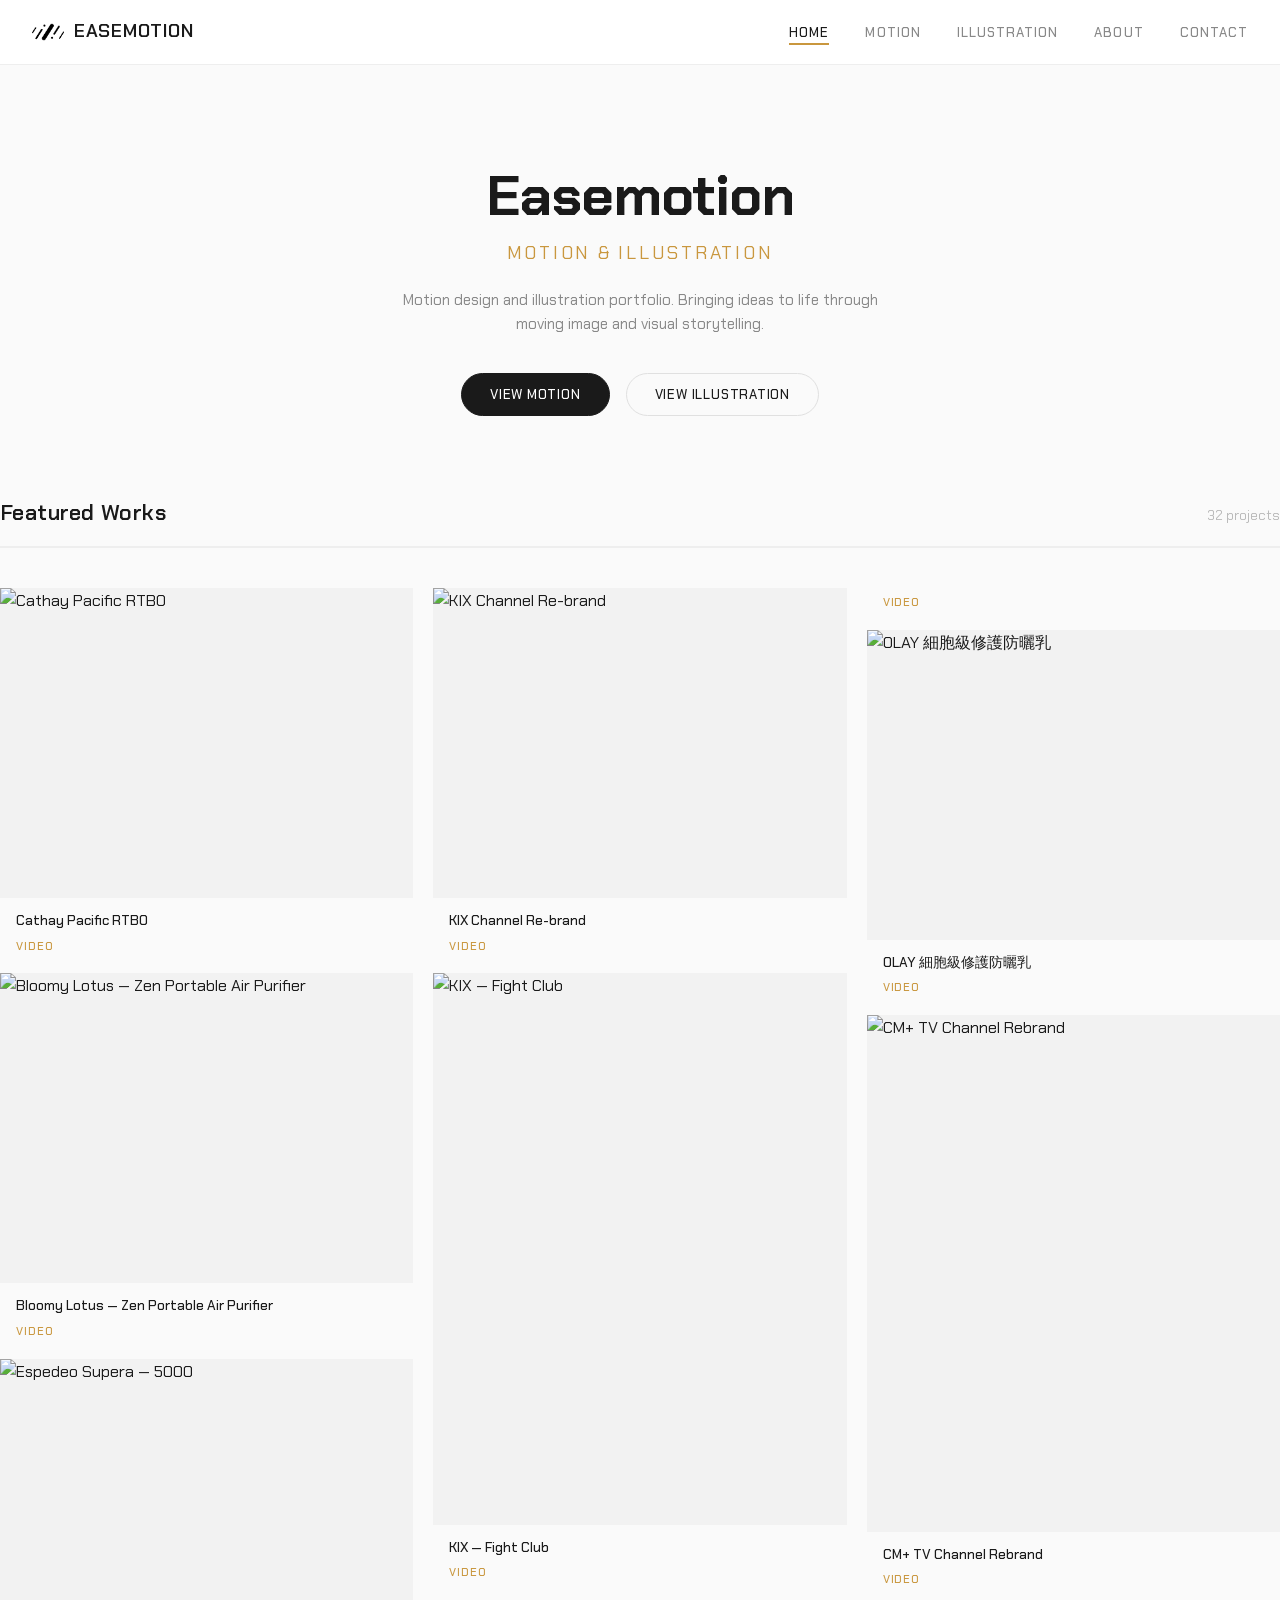
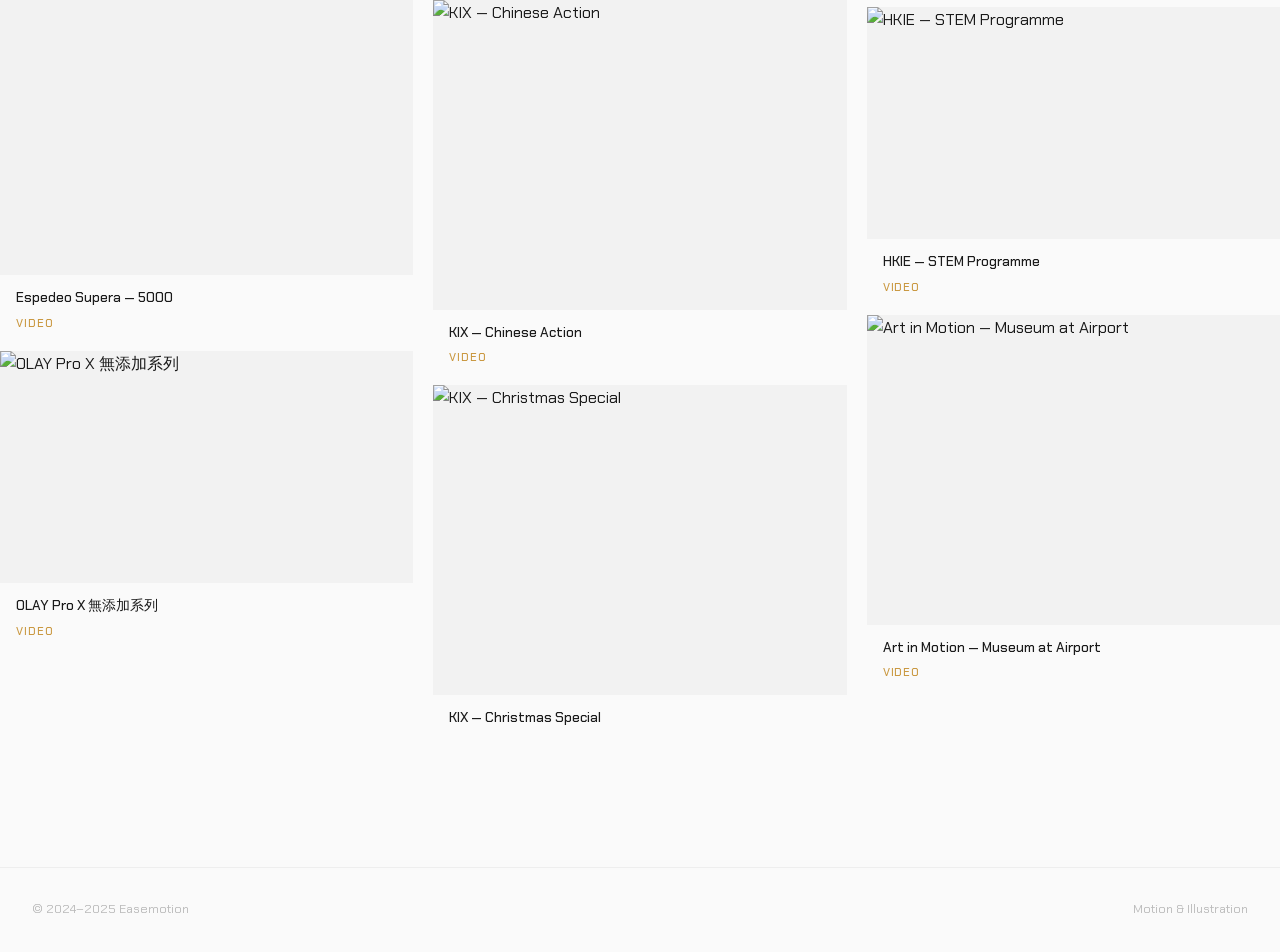
==== index.html @ 25315c35 "Masonry grid: varied card sizes for natural masonry feel - Cards now cycle through 4 sizes: default " ====
<!DOCTYPE html>
<html lang="en">
<head>
    <meta charset="UTF-8" />
    <meta name="viewport" content="width=device-width, initial-scale=1" />
    <title>Easemotion — Motion &amp; Illustration</title>
    <link rel="preconnect" href="https://fonts.googleapis.com" />
    <link rel="preconnect" href="https://fonts.gstatic.com" crossorigin />
    <link href="https://fonts.googleapis.com/css2?family=Chakra+Petch:wght@300;400;500;600;700&display=swap" rel="stylesheet" />
    <link rel="stylesheet" href="css/style.css" />
    <link rel="icon" href="https://i0.wp.com/easemotion.net/wp-content/uploads/2023/11/Easemotion_logo_50x50.png?fit=50%2C50&ssl=1" />
</head>
<body>

<header class="site-header">
    <div class="header-inner">
        <a href="index.html" class="logo">
            <img src="images/logo.png" alt="Easemotion" />
            <span class="logo-text">Easemotion</span>
        </a>
        <button class="menu-toggle" aria-label="Menu">☰</button>
        <nav>
            <ul class="nav-links">
                <li><a class="active" href="index.html">Home</a></li>
<li><a href="motion.html">Motion</a></li>
<li><a href="illustration.html">Illustration</a></li>
<li><a href="about.html">About</a></li>
<li><a href="contact.html">Contact</a></li>

            </ul>
        </nav>
    </div>
</header>

<main>
    <section class="hero">
        <h1>Easemotion</h1>
        <div class="tagline">Motion &amp; Illustration</div>
        <p>Motion design and illustration portfolio. Bringing ideas to life through moving image and visual storytelling.</p>
        <div class="hero-links">
            <a href="motion.html" class="btn btn-primary">View Motion</a>
            <a href="illustration.html" class="btn">View Illustration</a>
        </div>
    </section>

    <section class="container page-section">
        <div class="section-header">
            <h2>Featured Works</h2>
            <span class="count">32 projects</span>
        </div>
        <div class="project-grid">
            <a href="project.html?id=cathay-pacific-rtbo" class="project-card">
    <div class="thumb-wrap">
        <img src="https://i0.wp.com/easemotion.net/wp-content/uploads/2025/10/%E8%9E%A2%E5%B9%95%E6%93%B7%E5%8F%96%E7%95%AB%E9%9D%A2_11-6-2025_183233_www.stiryourmind.com_.jpeg?fit=1447%2C603&amp;ssl=1" alt="Cathay Pacific RTBO" loading="lazy" />
        <div class="play-indicator"></div>
    </div>
    <div class="overlay">
        <h3>Cathay Pacific RTBO</h3>
        <span class="label">Video</span>
    </div>
</a>
<a href="project.html?id=zen-portable" class="project-card">
    <div class="thumb-wrap">
        <img src="https://i0.wp.com/easemotion.net/wp-content/uploads/2025/04/zen-05.jpg?fit=1920%2C1080&amp;ssl=1" alt="Bloomy Lotus — Zen Portable Air Purifier" loading="lazy" />
        <div class="play-indicator"></div>
    </div>
    <div class="overlay">
        <h3>Bloomy Lotus — Zen Portable Air Purifier</h3>
        <span class="label">Video</span>
    </div>
</a>
<a href="project.html?id=espedeo-supera" class="project-card tall">
    <div class="thumb-wrap">
        <img src="https://i0.wp.com/easemotion.net/wp-content/uploads/2025/04/projector_06.jpg?fit=1920%2C1080&amp;ssl=1" alt="Espedeo Supera — 5000" loading="lazy" />
        <div class="play-indicator"></div>
    </div>
    <div class="overlay">
        <h3>Espedeo Supera — 5000</h3>
        <span class="label">Video</span>
    </div>
</a>
<a href="project.html?id=olay-pro-x" class="project-card short">
    <div class="thumb-wrap">
        <img src="https://i0.wp.com/easemotion.net/wp-content/uploads/2025/04/OLAY-Pro-X-%E7%84%A1%E6%B7%BB%E5%8A%A0%E7%B3%BB%E5%88%97-01.jpg?fit=1920%2C1080&amp;ssl=1" alt="OLAY Pro X 無添加系列" loading="lazy" />
        <div class="play-indicator"></div>
    </div>
    <div class="overlay">
        <h3>OLAY Pro X 無添加系列</h3>
        <span class="label">Video</span>
    </div>
</a>
<a href="project.html?id=kix-rebrand" class="project-card">
    <div class="thumb-wrap">
        <img src="https://i0.wp.com/easemotion.net/wp-content/uploads/2025/04/City-test-kix-logo-01.jpg?fit=1920%2C1080&amp;ssl=1" alt="KIX Channel Re-brand" loading="lazy" />
        <div class="play-indicator"></div>
    </div>
    <div class="overlay">
        <h3>KIX Channel Re-brand</h3>
        <span class="label">Video</span>
    </div>
</a>
<a href="project.html?id=kix-fight-club" class="project-card xl">
    <div class="thumb-wrap">
        <img src="https://i0.wp.com/easemotion.net/wp-content/uploads/2025/04/FC-02.jpg?fit=1920%2C1080&amp;ssl=1" alt="KIX — Fight Club" loading="lazy" />
        <div class="play-indicator"></div>
    </div>
    <div class="overlay">
        <h3>KIX — Fight Club</h3>
        <span class="label">Video</span>
    </div>
</a>
<a href="project.html?id=kix-chinese-action" class="project-card">
    <div class="thumb-wrap">
        <img src="https://i0.wp.com/easemotion.net/wp-content/uploads/2025/04/CA-04.jpg?fit=1920%2C1080&amp;ssl=1" alt="KIX — Chinese Action" loading="lazy" />
        <div class="play-indicator"></div>
    </div>
    <div class="overlay">
        <h3>KIX — Chinese Action</h3>
        <span class="label">Video</span>
    </div>
</a>
<a href="project.html?id=kix-christmas" class="project-card">
    <div class="thumb-wrap">
        <img src="https://i0.wp.com/easemotion.net/wp-content/uploads/2025/04/Comp-11-0-00-03-10.png?fit=1920%2C1080&amp;ssl=1" alt="KIX — Christmas Special" loading="lazy" />
        <div class="play-indicator"></div>
    </div>
    <div class="overlay">
        <h3>KIX — Christmas Special</h3>
        <span class="label">Video</span>
    </div>
</a>
<a href="project.html?id=olay-cell-level" class="project-card">
    <div class="thumb-wrap">
        <img src="https://i0.wp.com/easemotion.net/wp-content/uploads/2025/04/olay-sea-weed.jpg?fit=1920%2C1080&amp;ssl=1" alt="OLAY 細胞級修護防曬乳" loading="lazy" />
        <div class="play-indicator"></div>
    </div>
    <div class="overlay">
        <h3>OLAY 細胞級修護防曬乳</h3>
        <span class="label">Video</span>
    </div>
</a>
<a href="project.html?id=cm-plus-rebrand" class="project-card tall">
    <div class="thumb-wrap">
        <img src="https://i0.wp.com/easemotion.net/wp-content/uploads/2025/04/CM_02.jpg?fit=1280%2C720&amp;ssl=1" alt="CM+ TV Channel Rebrand" loading="lazy" />
        <div class="play-indicator"></div>
    </div>
    <div class="overlay">
        <h3>CM+ TV Channel Rebrand</h3>
        <span class="label">Video</span>
    </div>
</a>
<a href="project.html?id=hkie-stem" class="project-card short">
    <div class="thumb-wrap">
        <img src="https://i0.wp.com/easemotion.net/wp-content/uploads/2025/04/HKCA_04.jpg?fit=1920%2C1080&amp;ssl=1" alt="HKIE — STEM Programme" loading="lazy" />
        <div class="play-indicator"></div>
    </div>
    <div class="overlay">
        <h3>HKIE — STEM Programme</h3>
        <span class="label">Video</span>
    </div>
</a>
<a href="project.html?id=art-in-motion" class="project-card">
    <div class="thumb-wrap">
        <img src="https://i0.wp.com/easemotion.net/wp-content/uploads/2025/04/Untitled-1.jpg?fit=1920%2C1080&amp;ssl=1" alt="Art in Motion — Museum at Airport" loading="lazy" />
        <div class="play-indicator"></div>
    </div>
    <div class="overlay">
        <h3>Art in Motion — Museum at Airport</h3>
        <span class="label">Video</span>
    </div>
</a>
        </div>
    </section>
</main>

<footer class="site-footer">
    <div class="footer-inner">
        <span>&copy; 2024–2025 Easemotion</span>
        <span>Motion &amp; Illustration</span>
    </div>
</footer>

<div class="lightbox" id="lightbox">
    <button class="lightbox-close">&times;</button>
    <button class="lightbox-nav lightbox-prev">‹</button>
    <button class="lightbox-nav lightbox-next">›</button>
    <div class="lightbox-content" id="lb-content"></div>
    <div class="lightbox-counter"></div>
    <div class="lightbox-title"></div>
</div>

<script src="js/main.js"></script>
</body>
</html>
---- css/style.css ----
/* =====================================
   Easemotion — Motion & Illustration
   White · Masonry · Rounded
   ===================================== */

:root {
  --bg: #fafafa;
  --bg2: #ffffff;
  --bg3: #f2f2f2;
  --text: #1a1a1a;
  --text-dim: #888;
  --text-muted: #bbb;
  --border: #e0e0e0;
  --border-light: #eee;
  --accent: #c9973e;
  --shadow: 0 2px 12px rgba(0,0,0,0.06);
  --shadow-hover: 0 8px 30px rgba(0,0,0,0.12);
  --radius: 12px;
  --radius-sm: 8px;
  --font: 'Chakra Petch', sans-serif;
  --max-w: 1400px;
}

* { margin: 0; padding: 0; box-sizing: border-box; }

html { scroll-behavior: smooth; }

body {
  font-family: var(--font);
  background: var(--bg);
  color: var(--text);
  line-height: 1.6;
  -webkit-font-smoothing: antialiased;
}

a { color: var(--text); text-decoration: none; }
a:hover { color: var(--accent); }

::selection { background: rgba(201, 151, 62, 0.2); }

/* Containers */
.container {
  max-width: var(--max-w);
  margin: 0 auto;
  padding: 0 32px;
}

/* ============ HEADER ============ */
.site-header {
  background: var(--bg2);
  border-bottom: 1px solid var(--border-light);
  padding: 0;
  position: sticky;
  top: 0;
  z-index: 100;
}

.header-inner {
  display: flex;
  align-items: center;
  justify-content: space-between;
  max-width: var(--max-w);
  margin: 0 auto;
  padding: 16px 32px;
}

.logo {
  display: flex;
  align-items: center;
  gap: 10px;
}

.logo img {
  height: 32px;
  width: auto;
}

.logo-text {
  font-size: 1.15rem;
  font-weight: 600;
  letter-spacing: 0.04em;
  text-transform: uppercase;
  color: var(--text);
}

.nav-links {
  display: flex;
  gap: 36px;
  list-style: none;
}

.nav-links a {
  font-size: 0.82rem;
  font-weight: 500;
  letter-spacing: 0.08em;
  text-transform: uppercase;
  color: var(--text-dim);
  transition: color 0.2s;
  position: relative;
}

.nav-links a::after {
  content: '';
  position: absolute;
  bottom: -4px;
  left: 0;
  width: 0;
  height: 2px;
  background: var(--accent);
  transition: width 0.25s;
}

.nav-links a:hover::after,
.nav-links a.active::after {
  width: 100%;
}

.nav-links a:hover,
.nav-links a.active {
  color: var(--text);
}

.menu-toggle {
  display: none;
  background: none;
  border: none;
  color: var(--text);
  font-size: 1.4rem;
  cursor: pointer;
  padding: 4px;
}

/* ============ HERO ============ */
.hero {
  padding: 100px 0 80px;
  text-align: center;
}

.hero h1 {
  font-size: 3.5rem;
  font-weight: 700;
  letter-spacing: -0.01em;
  margin-bottom: 12px;
  line-height: 1.1;
}

.hero .tagline {
  font-size: 1.15rem;
  color: var(--accent);
  font-weight: 400;
  letter-spacing: 0.15em;
  text-transform: uppercase;
  margin-bottom: 20px;
}

.hero p {
  font-size: 0.95rem;
  color: var(--text-dim);
  max-width: 500px;
  margin: 0 auto 36px;
}

.hero-links {
  display: flex;
  gap: 16px;
  justify-content: center;
  flex-wrap: wrap;
}

.btn {
  display: inline-flex;
  align-items: center;
  gap: 8px;
  padding: 10px 28px;
  border: 1px solid var(--border);
  border-radius: 100px;
  font-family: var(--font);
  font-size: 0.82rem;
  font-weight: 500;
  letter-spacing: 0.06em;
  text-transform: uppercase;
  color: var(--text);
  transition: all 0.25s;
  cursor: pointer;
}

.btn:hover {
  border-color: var(--accent);
  color: var(--accent);
  transform: translateY(-1px);
}

.btn-primary {
  background: var(--text);
  border-color: var(--text);
  color: var(--bg2);
}

.btn-primary:hover {
  background: var(--accent);
  border-color: var(--accent);
  color: #fff;
}

/* ============ SECTION HEADER ============ */
.section-header {
  display: flex;
  align-items: baseline;
  justify-content: space-between;
  margin-bottom: 40px;
  padding-bottom: 16px;
  border-bottom: 2px solid var(--border-light);
}

.section-header h2 {
  font-size: 1.35rem;
  font-weight: 600;
  letter-spacing: 0.02em;
}

.section-header .count {
  color: var(--text-muted);
  font-size: 0.85rem;
}

/* ============ MASONRY GRID ============ */
.project-grid {
  column-count: 3;
  column-gap: 20px;
  padding: 0;
}

@media (max-width: 1024px) {
  .project-grid { column-count: 2; }
}
@media (max-width: 640px) {
  .project-grid { column-count: 1; }
}

.project-card {
  break-inside: avoid;
  margin-bottom: 20px;
  background: var(--bg2);
  border-radius: var(--radius);
  overflow: hidden;
  cursor: pointer;
  transition: transform 0.3s, box-shadow 0.3s;
  box-shadow: var(--shadow);
  position: relative;
}

.project-card:hover {
  transform: translateY(-4px);
  box-shadow: var(--shadow-hover);
}

.project-card .thumb-wrap {
  width: 100%;
  overflow: hidden;
  position: relative;
  background: var(--bg3);
}

.project-card .thumb-wrap img {
  width: 100%;
  display: block;
  transition: transform 0.4s;
}

.project-card:hover .thumb-wrap img {
  transform: scale(1.05);
}

/* Force base aspect, then vary */
.project-card .thumb-wrap {
  aspect-ratio: 4 / 3;
}

.project-card.short .thumb-wrap {
  aspect-ratio: 16 / 9;
}

.project-card.tall .thumb-wrap {
  aspect-ratio: 4 / 5;
}

.project-card.xl .thumb-wrap {
  aspect-ratio: 3 / 4;
}

.project-card .overlay {
  padding: 14px 16px 16px;
}

.project-card .overlay h3 {
  font-size: 0.85rem;
  font-weight: 500;
  margin-bottom: 2px;
  line-height: 1.3;
}

.project-card .overlay .label {
  font-size: 0.7rem;
  color: var(--accent);
  letter-spacing: 0.08em;
  text-transform: uppercase;
  font-weight: 500;
}

.play-indicator {
  position: absolute;
  top: 50%;
  left: 50%;
  transform: translate(-50%, -50%);
  width: 48px;
  height: 48px;
  background: rgba(255,255,255,0.95);
  border-radius: 50%;
  display: flex;
  align-items: center;
  justify-content: center;
  opacity: 0;
  transition: opacity 0.3s, transform 0.3s;
  box-shadow: 0 2px 8px rgba(0,0,0,0.15);
}

.project-card:hover .play-indicator {
  opacity: 1;
  transform: translate(-50%, -50%) scale(1.05);
}

.play-indicator::after {
  content: '';
  border-left: 14px solid var(--text);
  border-top: 9px solid transparent;
  border-bottom: 9px solid transparent;
  margin-left: 4px;
}

/* ============ PAGE HEADER ============ */
.page-header {
  padding: 64px 0 40px;
}

.page-header h1 {
  font-size: 2.2rem;
  font-weight: 700;
  margin-bottom: 6px;
}

.page-header p {
  color: var(--text-dim);
  font-size: 0.95rem;
  max-width: 480px;
}

.page-section {
  padding: 0 0 80px;
}

/* ============ ABOUT PAGE ============ */
.about-content {
  max-width: 680px;
  margin: 0 auto;
}

.about-content p {
  font-size: 0.95rem;
  line-height: 1.8;
  color: var(--text-dim);
  margin-bottom: 20px;
}

.about-content p strong {
  color: var(--text);
}

/* ============ CONTACT PAGE ============ */
.contact-content {
  max-width: 480px;
  margin: 0 auto;
  text-align: center;
}

.contact-methods {
  display: flex;
  flex-direction: column;
  gap: 16px;
  margin-top: 32px;
}

.contact-item {
  padding: 20px 24px;
  border: 1px solid var(--border-light);
  border-radius: var(--radius-sm);
  transition: border-color 0.2s, box-shadow 0.2s;
}

.contact-item:hover {
  border-color: var(--accent);
  box-shadow: var(--shadow);
}

.contact-item .label {
  font-size: 0.7rem;
  color: var(--accent);
  letter-spacing: 0.1em;
  text-transform: uppercase;
  margin-bottom: 4px;
  font-weight: 500;
}

.contact-item .value {
  font-size: 1rem;
  color: var(--text);
}

.contact-item .value a {
  color: var(--text);
}

.contact-item .value a:hover {
  color: var(--accent);
}

/* ============ LIGHTBOX ============ */
.lightbox {
  display: none;
  position: fixed;
  top: 0;
  left: 0;
  width: 100%;
  height: 100%;
  background: rgba(0,0,0,0.92);
  z-index: 1000;
  justify-content: center;
  align-items: center;
  padding: 40px;
  backdrop-filter: blur(4px);
}

.lightbox.active {
  display: flex;
}

.lightbox-close {
  position: absolute;
  top: 20px;
  right: 28px;
  font-size: 2rem;
  color: rgba(255,255,255,0.6);
  cursor: pointer;
  background: none;
  border: none;
  font-family: var(--font);
  transition: color 0.2s;
  z-index: 10;
  line-height: 1;
}

.lightbox-close:hover {
  color: #fff;
}

.lightbox-video {
  width: 100%;
  max-width: 960px;
  aspect-ratio: 16 / 9;
  border: none;
  border-radius: var(--radius-sm);
}

.lightbox-image {
  max-width: 90vw;
  max-height: 85vh;
  object-fit: contain;
  border-radius: var(--radius-sm);
}

.lightbox-nav {
  position: absolute;
  top: 50%;
  transform: translateY(-50%);
  background: rgba(255,255,255,0.08);
  border: none;
  color: rgba(255,255,255,0.6);
  font-size: 2rem;
  cursor: pointer;
  padding: 12px 16px;
  transition: all 0.2s;
  z-index: 10;
  border-radius: var(--radius-sm);
}

.lightbox-nav:hover {
  background: rgba(255,255,255,0.15);
  color: #fff;
}
.lightbox-prev { left: 16px; }
.lightbox-next { right: 16px; }

.lightbox-title {
  position: absolute;
  bottom: 24px;
  left: 50%;
  transform: translateX(-50%);
  font-size: 0.85rem;
  color: rgba(255,255,255,0.5);
  text-align: center;
}

.lightbox-counter {
  position: absolute;
  top: 24px;
  left: 28px;
  font-size: 0.8rem;
  color: rgba(255,255,255,0.4);
  font-weight: 500;
}

/* ============ FOOTER ============ */
.site-footer {
  border-top: 1px solid var(--border-light);
  padding: 32px 0;
  margin-top: 60px;
}

.footer-inner {
  display: flex;
  justify-content: space-between;
  align-items: center;
  max-width: var(--max-w);
  margin: 0 auto;
  padding: 0 32px;
  font-size: 0.78rem;
  color: var(--text-muted);
}

/* ============ RESPONSIVE ============ */
@media (max-width: 768px) {
  .menu-toggle { display: block; }

  .nav-links {
    display: none;
    position: absolute;
    top: 100%;
    left: 0;
    right: 0;
    flex-direction: column;
    background: var(--bg2);
    border-bottom: 1px solid var(--border-light);
    padding: 16px 32px;
    gap: 14px;
    box-shadow: var(--shadow);
  }

  .nav-links.open { display: flex; }

  .hero { padding: 64px 0 48px; }
  .hero h1 { font-size: 2.2rem; }
  .hero .tagline { font-size: 0.95rem; }

  .page-header { padding: 48px 0 32px; }
  .page-header h1 { font-size: 1.6rem; }

  .section-header {
    flex-direction: column;
    gap: 4px;
  }

  .container { padding: 0 20px; }
  .header-inner { padding: 14px 20px; }
  .footer-inner { padding: 0 20px; }

  .lightbox { padding: 16px; }
  .lightbox-nav { font-size: 1.5rem; padding: 8px 12px; }
}

@media (max-width: 480px) {
  .hero h1 { font-size: 1.7rem; }
  .btn { padding: 8px 20px; font-size: 0.75rem; }
  .project-card .overlay { padding: 10px 12px 12px; }
  .project-card .overlay h3 { font-size: 0.8rem; }
}
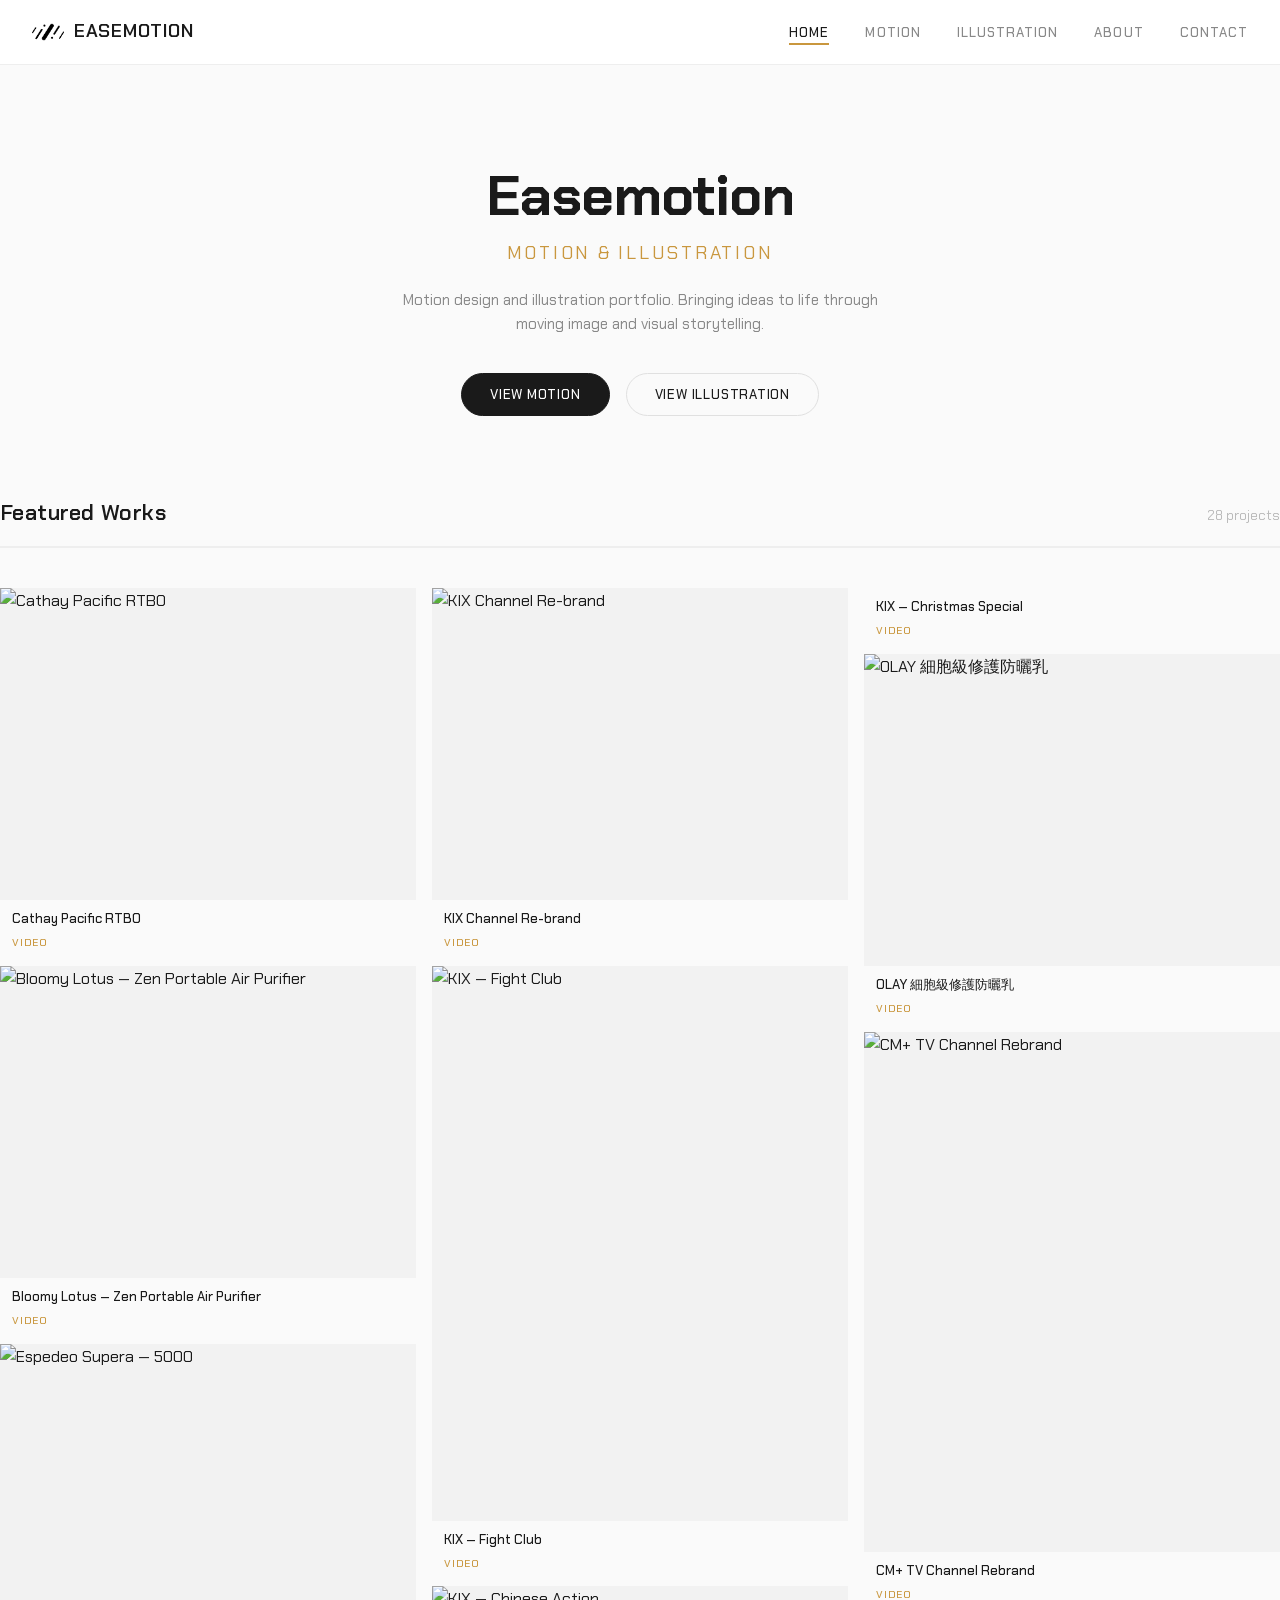
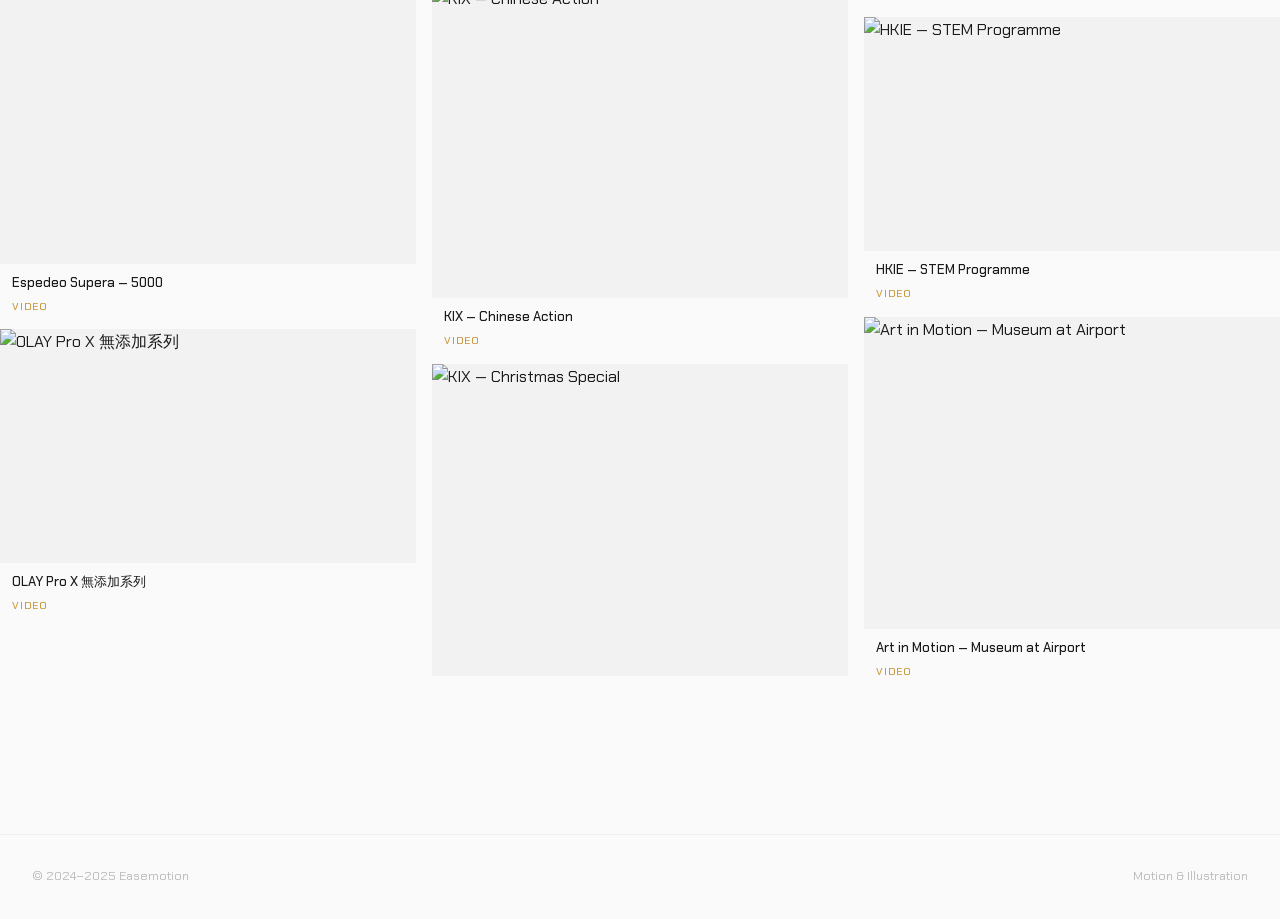
==== commit 3508e6f5: "Remove non-illustration works (Projector/Popcorn/HKCA/HSMC), keep only KitKat" ====
--- a/index.html
+++ b/index.html
@@ -46,7 +46,7 @@
     <section class="container page-section">
         <div class="section-header">
             <h2>Featured Works</h2>
-            <span class="count">32 projects</span>
+            <span class="count">28 projects</span>
         </div>
         <div class="project-grid">
             <a href="project.html?id=cathay-pacific-rtbo" class="project-card">
--- a/css/style.css
+++ b/css/style.css
@@ -13,8 +13,8 @@
   --border: #e0e0e0;
   --border-light: #eee;
   --accent: #c9973e;
-  --shadow: 0 2px 12px rgba(0,0,0,0.06);
-  --shadow-hover: 0 8px 30px rgba(0,0,0,0.12);
+  --shadow: 0 1px 6px rgba(0,0,0,0.06);
+  --shadow-hover: 0 6px 24px rgba(0,0,0,0.1);
   --radius: 12px;
   --radius-sm: 8px;
   --font: 'Chakra Petch', sans-serif;
@@ -226,7 +226,7 @@
 /* ============ MASONRY GRID ============ */
 .project-grid {
   column-count: 3;
-  column-gap: 20px;
+  column-gap: 16px;
   padding: 0;
 }
 
@@ -239,7 +239,7 @@
 
 .project-card {
   break-inside: avoid;
-  margin-bottom: 20px;
+  margin-bottom: 16px;
   background: var(--bg2);
   border-radius: var(--radius);
   overflow: hidden;
@@ -274,6 +274,14 @@
 /* Force base aspect, then vary */
 .project-card .thumb-wrap {
   aspect-ratio: 4 / 3;
+  overflow: hidden;
+}
+
+.project-card .thumb-wrap img {
+  width: 100%;
+  height: 100%;
+  object-fit: cover;
+  display: block;
 }
 
 .project-card.short .thumb-wrap {
@@ -289,18 +297,18 @@
 }
 
 .project-card .overlay {
-  padding: 14px 16px 16px;
+  padding: 10px 12px 12px;
 }
 
 .project-card .overlay h3 {
-  font-size: 0.85rem;
+  font-size: 0.82rem;
   font-weight: 500;
-  margin-bottom: 2px;
+  margin-bottom: 1px;
   line-height: 1.3;
 }
 
 .project-card .overlay .label {
-  font-size: 0.7rem;
+  font-size: 0.65rem;
   color: var(--accent);
   letter-spacing: 0.08em;
   text-transform: uppercase;
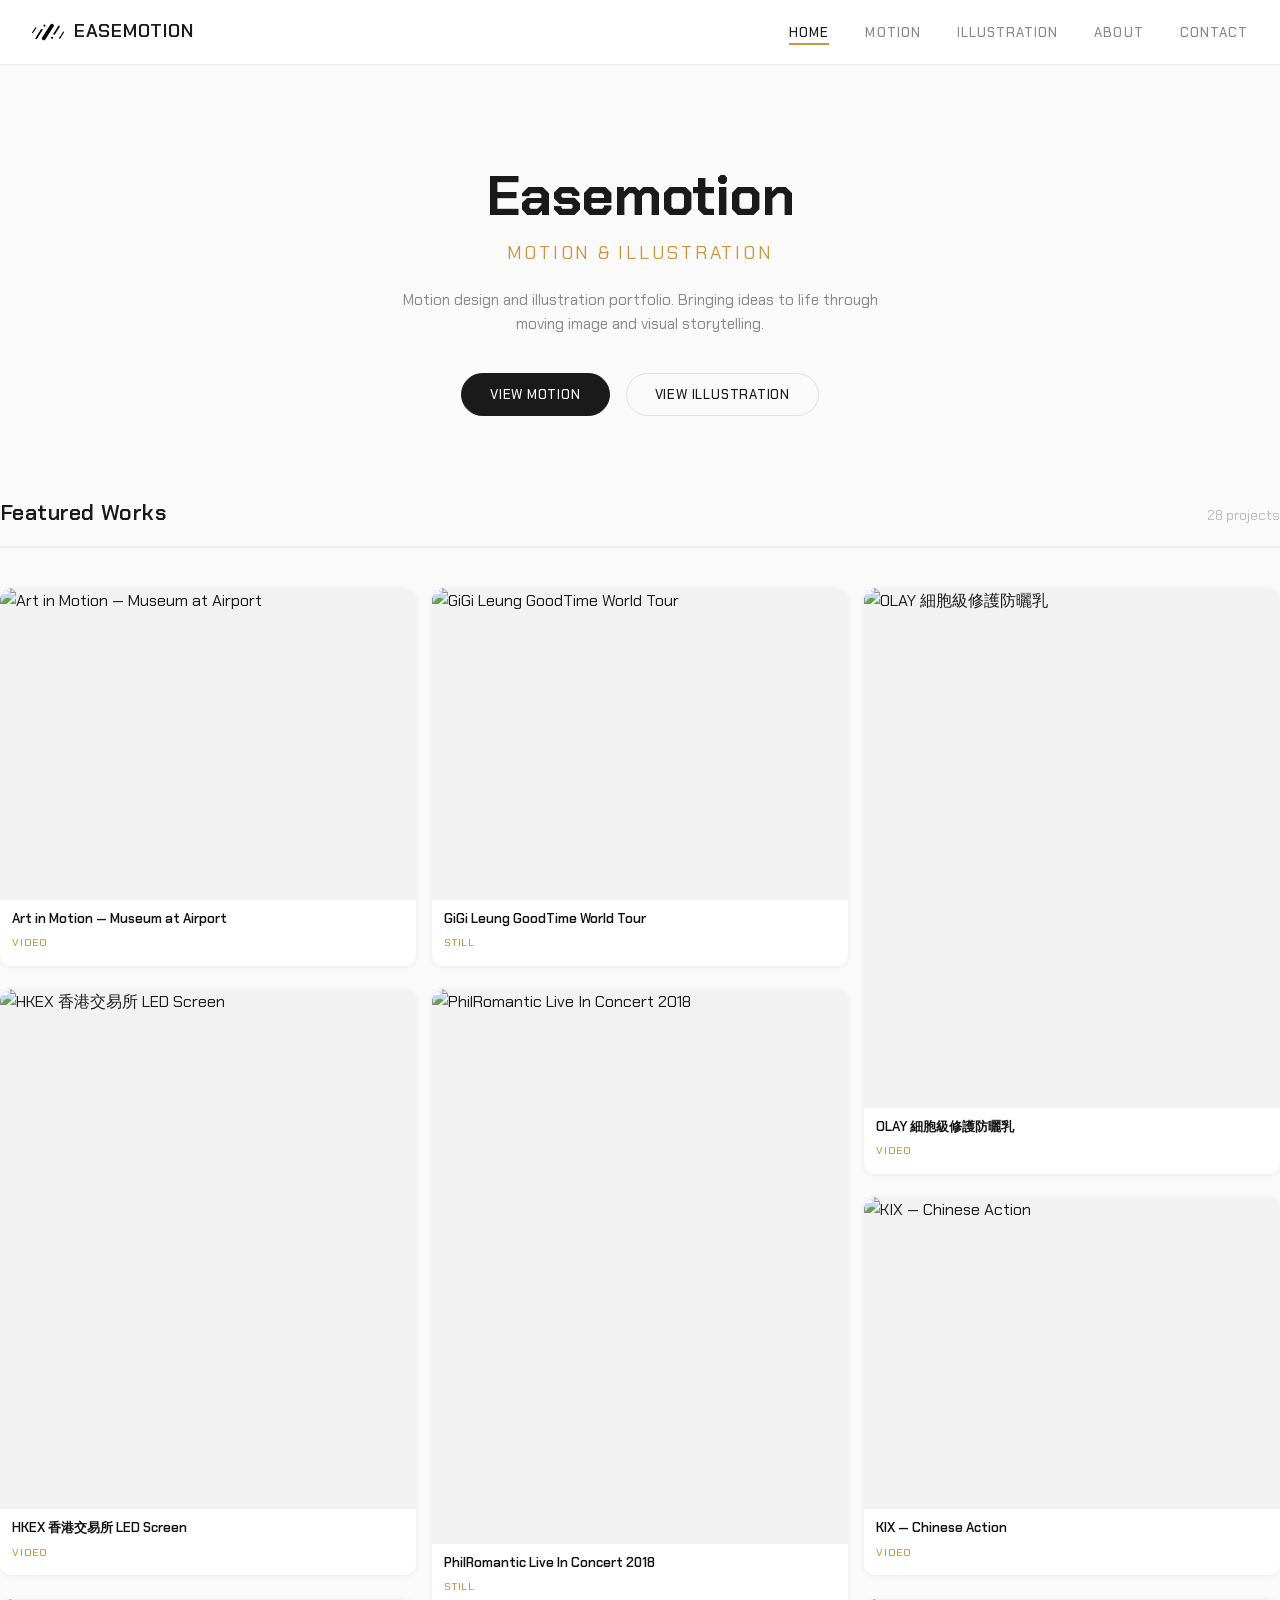
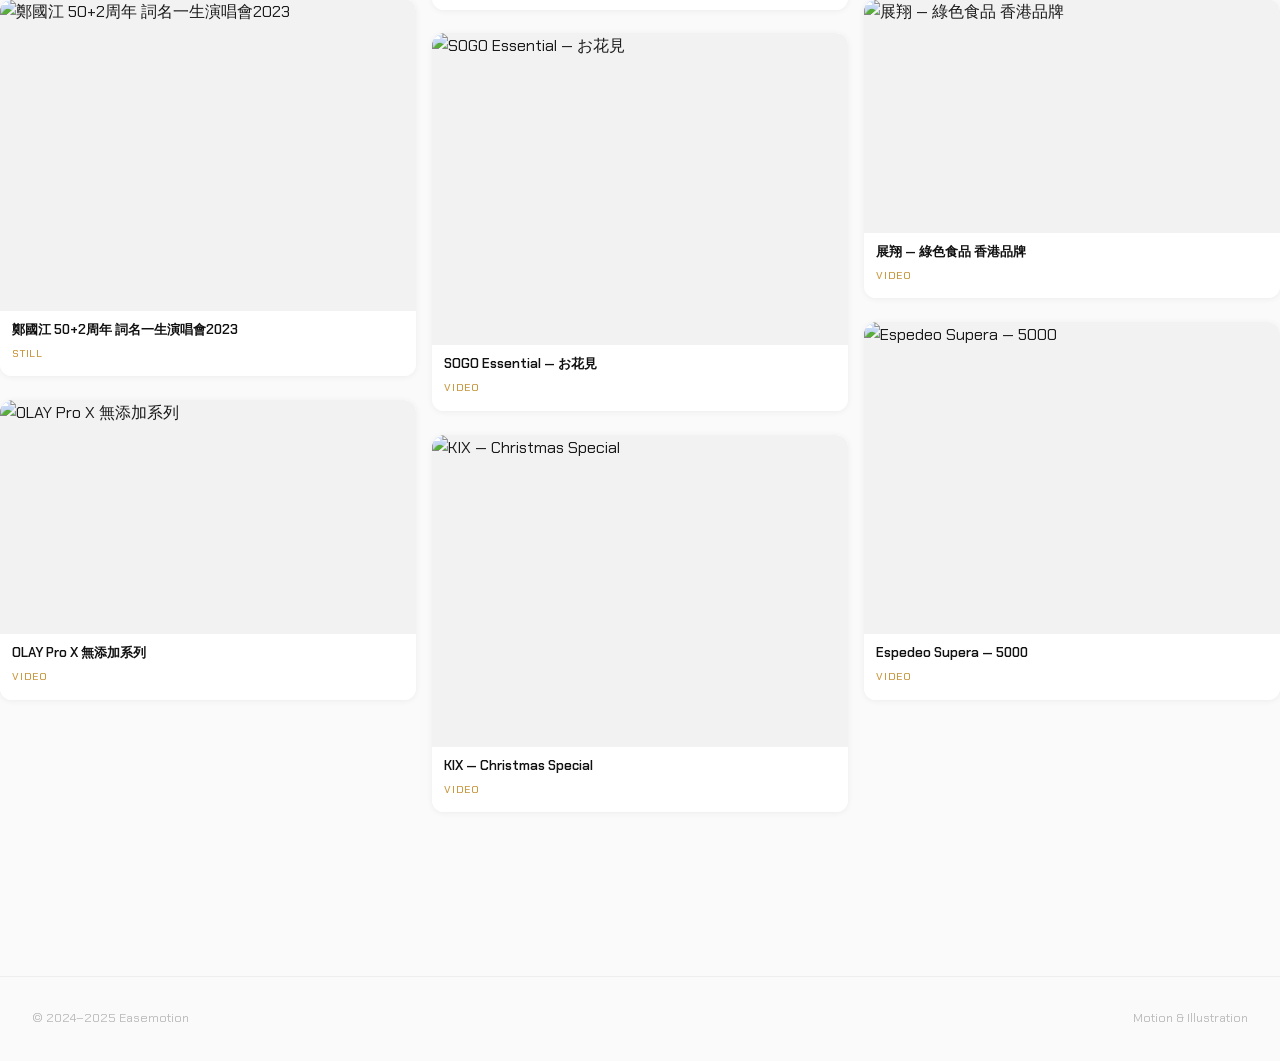
==== commit ba75949a: "Round corners on grid + random featured projects on home - thumb-wrap gets border-radius on top corn" ====
--- a/index.html
+++ b/index.html
@@ -48,131 +48,12 @@
             <h2>Featured Works</h2>
             <span class="count">28 projects</span>
         </div>
-        <div class="project-grid">
-            <a href="project.html?id=cathay-pacific-rtbo" class="project-card">
-    <div class="thumb-wrap">
-        <img src="https://i0.wp.com/easemotion.net/wp-content/uploads/2025/10/%E8%9E%A2%E5%B9%95%E6%93%B7%E5%8F%96%E7%95%AB%E9%9D%A2_11-6-2025_183233_www.stiryourmind.com_.jpeg?fit=1447%2C603&amp;ssl=1" alt="Cathay Pacific RTBO" loading="lazy" />
-        <div class="play-indicator"></div>
-    </div>
-    <div class="overlay">
-        <h3>Cathay Pacific RTBO</h3>
-        <span class="label">Video</span>
-    </div>
-</a>
-<a href="project.html?id=zen-portable" class="project-card">
-    <div class="thumb-wrap">
-        <img src="https://i0.wp.com/easemotion.net/wp-content/uploads/2025/04/zen-05.jpg?fit=1920%2C1080&amp;ssl=1" alt="Bloomy Lotus — Zen Portable Air Purifier" loading="lazy" />
-        <div class="play-indicator"></div>
-    </div>
-    <div class="overlay">
-        <h3>Bloomy Lotus — Zen Portable Air Purifier</h3>
-        <span class="label">Video</span>
-    </div>
-</a>
-<a href="project.html?id=espedeo-supera" class="project-card tall">
-    <div class="thumb-wrap">
-        <img src="https://i0.wp.com/easemotion.net/wp-content/uploads/2025/04/projector_06.jpg?fit=1920%2C1080&amp;ssl=1" alt="Espedeo Supera — 5000" loading="lazy" />
-        <div class="play-indicator"></div>
-    </div>
-    <div class="overlay">
-        <h3>Espedeo Supera — 5000</h3>
-        <span class="label">Video</span>
-    </div>
-</a>
-<a href="project.html?id=olay-pro-x" class="project-card short">
-    <div class="thumb-wrap">
-        <img src="https://i0.wp.com/easemotion.net/wp-content/uploads/2025/04/OLAY-Pro-X-%E7%84%A1%E6%B7%BB%E5%8A%A0%E7%B3%BB%E5%88%97-01.jpg?fit=1920%2C1080&amp;ssl=1" alt="OLAY Pro X 無添加系列" loading="lazy" />
-        <div class="play-indicator"></div>
-    </div>
-    <div class="overlay">
-        <h3>OLAY Pro X 無添加系列</h3>
-        <span class="label">Video</span>
-    </div>
-</a>
-<a href="project.html?id=kix-rebrand" class="project-card">
-    <div class="thumb-wrap">
-        <img src="https://i0.wp.com/easemotion.net/wp-content/uploads/2025/04/City-test-kix-logo-01.jpg?fit=1920%2C1080&amp;ssl=1" alt="KIX Channel Re-brand" loading="lazy" />
-        <div class="play-indicator"></div>
-    </div>
-    <div class="overlay">
-        <h3>KIX Channel Re-brand</h3>
-        <span class="label">Video</span>
-    </div>
-</a>
-<a href="project.html?id=kix-fight-club" class="project-card xl">
-    <div class="thumb-wrap">
-        <img src="https://i0.wp.com/easemotion.net/wp-content/uploads/2025/04/FC-02.jpg?fit=1920%2C1080&amp;ssl=1" alt="KIX — Fight Club" loading="lazy" />
-        <div class="play-indicator"></div>
-    </div>
-    <div class="overlay">
-        <h3>KIX — Fight Club</h3>
-        <span class="label">Video</span>
-    </div>
-</a>
-<a href="project.html?id=kix-chinese-action" class="project-card">
-    <div class="thumb-wrap">
-        <img src="https://i0.wp.com/easemotion.net/wp-content/uploads/2025/04/CA-04.jpg?fit=1920%2C1080&amp;ssl=1" alt="KIX — Chinese Action" loading="lazy" />
-        <div class="play-indicator"></div>
-    </div>
-    <div class="overlay">
-        <h3>KIX — Chinese Action</h3>
-        <span class="label">Video</span>
-    </div>
-</a>
-<a href="project.html?id=kix-christmas" class="project-card">
-    <div class="thumb-wrap">
-        <img src="https://i0.wp.com/easemotion.net/wp-content/uploads/2025/04/Comp-11-0-00-03-10.png?fit=1920%2C1080&amp;ssl=1" alt="KIX — Christmas Special" loading="lazy" />
-        <div class="play-indicator"></div>
-    </div>
-    <div class="overlay">
-        <h3>KIX — Christmas Special</h3>
-        <span class="label">Video</span>
-    </div>
-</a>
-<a href="project.html?id=olay-cell-level" class="project-card">
-    <div class="thumb-wrap">
-        <img src="https://i0.wp.com/easemotion.net/wp-content/uploads/2025/04/olay-sea-weed.jpg?fit=1920%2C1080&amp;ssl=1" alt="OLAY 細胞級修護防曬乳" loading="lazy" />
-        <div class="play-indicator"></div>
-    </div>
-    <div class="overlay">
-        <h3>OLAY 細胞級修護防曬乳</h3>
-        <span class="label">Video</span>
-    </div>
-</a>
-<a href="project.html?id=cm-plus-rebrand" class="project-card tall">
-    <div class="thumb-wrap">
-        <img src="https://i0.wp.com/easemotion.net/wp-content/uploads/2025/04/CM_02.jpg?fit=1280%2C720&amp;ssl=1" alt="CM+ TV Channel Rebrand" loading="lazy" />
-        <div class="play-indicator"></div>
-    </div>
-    <div class="overlay">
-        <h3>CM+ TV Channel Rebrand</h3>
-        <span class="label">Video</span>
-    </div>
-</a>
-<a href="project.html?id=hkie-stem" class="project-card short">
-    <div class="thumb-wrap">
-        <img src="https://i0.wp.com/easemotion.net/wp-content/uploads/2025/04/HKCA_04.jpg?fit=1920%2C1080&amp;ssl=1" alt="HKIE — STEM Programme" loading="lazy" />
-        <div class="play-indicator"></div>
-    </div>
-    <div class="overlay">
-        <h3>HKIE — STEM Programme</h3>
-        <span class="label">Video</span>
-    </div>
-</a>
-<a href="project.html?id=art-in-motion" class="project-card">
-    <div class="thumb-wrap">
-        <img src="https://i0.wp.com/easemotion.net/wp-content/uploads/2025/04/Untitled-1.jpg?fit=1920%2C1080&amp;ssl=1" alt="Art in Motion — Museum at Airport" loading="lazy" />
-        <div class="play-indicator"></div>
-    </div>
-    <div class="overlay">
-        <h3>Art in Motion — Museum at Airport</h3>
-        <span class="label">Video</span>
-    </div>
-</a>
+        <div class="project-grid" id="home-grid">
+            <!-- Randomly populated by JS -->
         </div>
     </section>
 </main>
-
+<script src="data/projects.json" id="projects-data"></script>
 <footer class="site-footer">
     <div class="footer-inner">
         <span>&copy; 2024–2025 Easemotion</span>
@@ -189,6 +70,7 @@
     <div class="lightbox-title"></div>
 </div>
 
+<script src="js/home.js"></script>
 <script src="js/main.js"></script>
 </body>
 </html>
--- a/css/style.css
+++ b/css/style.css
@@ -238,7 +238,9 @@
 }
 
 .project-card {
-  break-inside: avoid;
+  break-inside: avoid-column;
+  -webkit-column-break-inside: avoid;
+  page-break-inside: avoid;
   margin-bottom: 16px;
   background: var(--bg2);
   border-radius: var(--radius);
@@ -247,6 +249,10 @@
   transition: transform 0.3s, box-shadow 0.3s;
   box-shadow: var(--shadow);
   position: relative;
+  display: inline-block;
+  width: 100%;
+  color: inherit;
+  text-decoration: none;
 }
 
 .project-card:hover {
@@ -275,6 +281,7 @@
 .project-card .thumb-wrap {
   aspect-ratio: 4 / 3;
   overflow: hidden;
+  border-radius: var(--radius) var(--radius) 0 0;
 }
 
 .project-card .thumb-wrap img {
@@ -298,13 +305,15 @@
 
 .project-card .overlay {
   padding: 10px 12px 12px;
+  background: #fff;
 }
 
 .project-card .overlay h3 {
   font-size: 0.82rem;
-  font-weight: 500;
+  font-weight: 600;
   margin-bottom: 1px;
   line-height: 1.3;
+  color: #111;
 }
 
 .project-card .overlay .label {
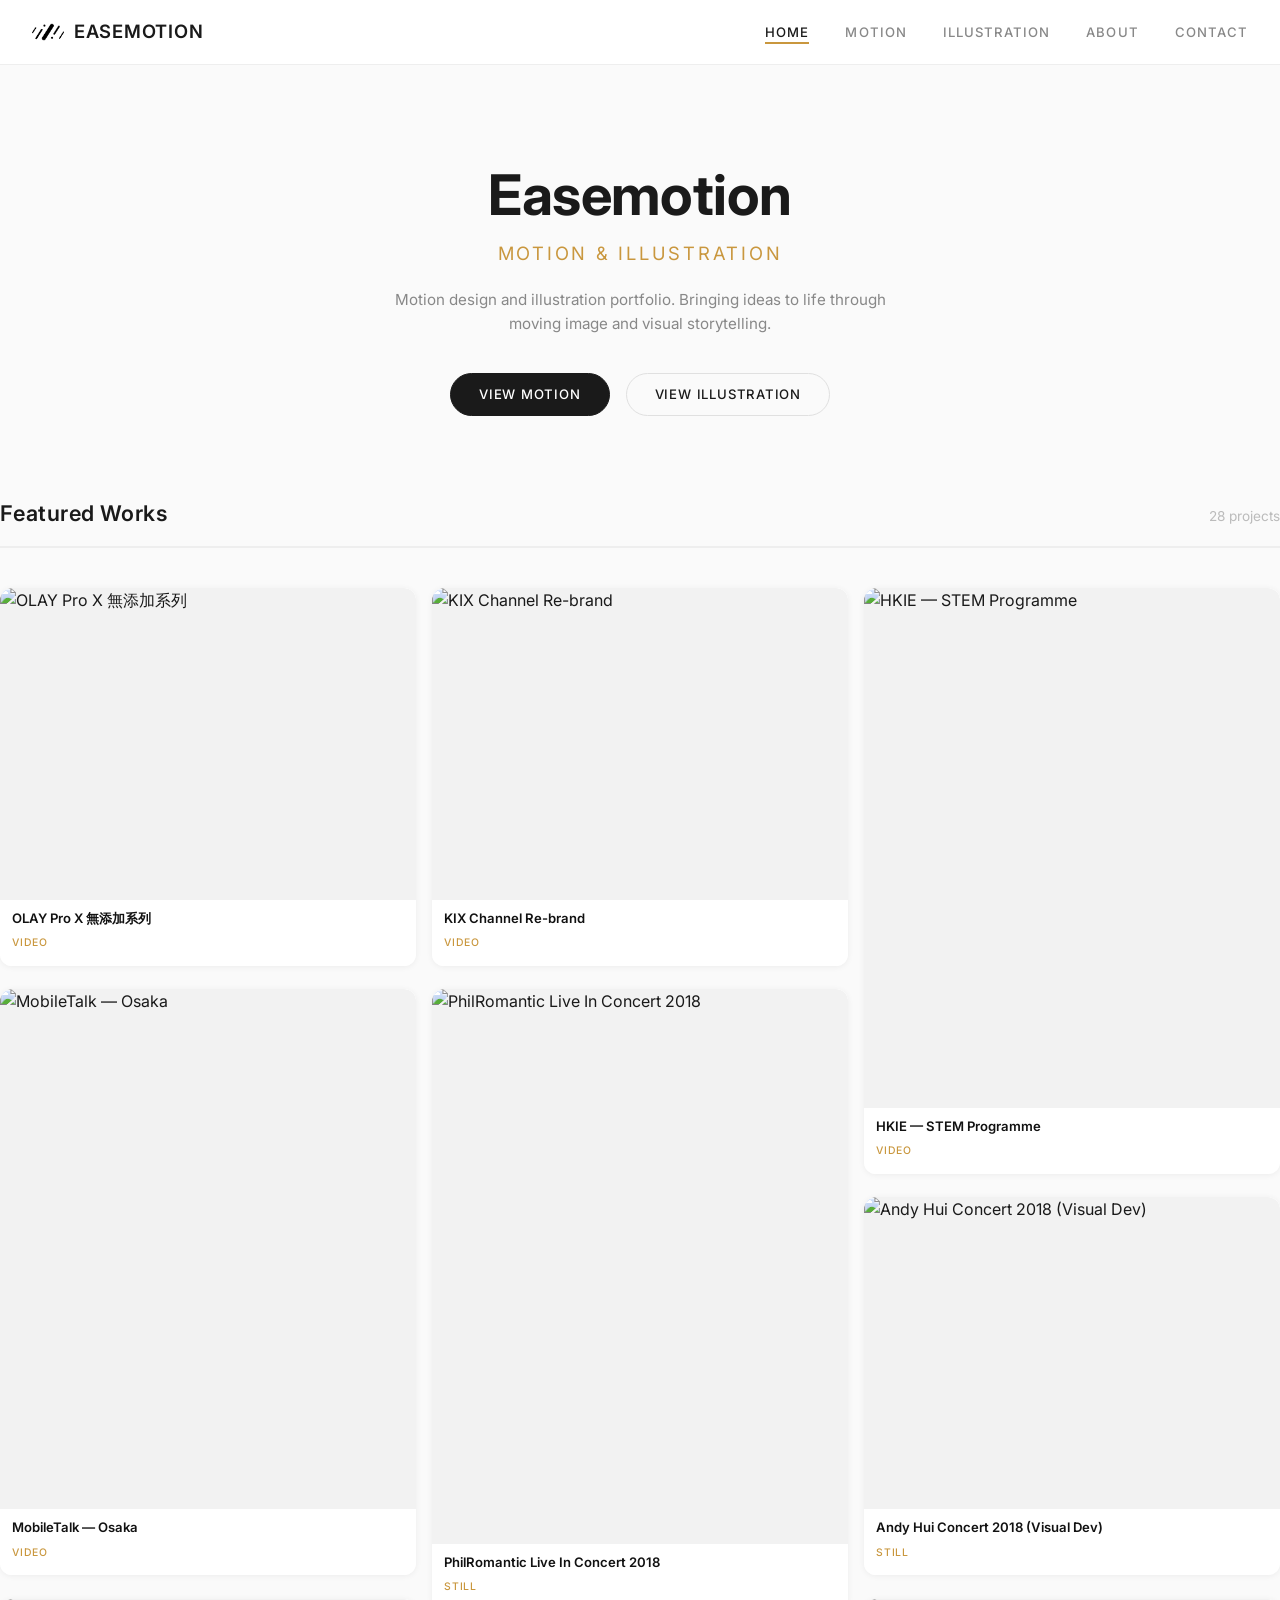
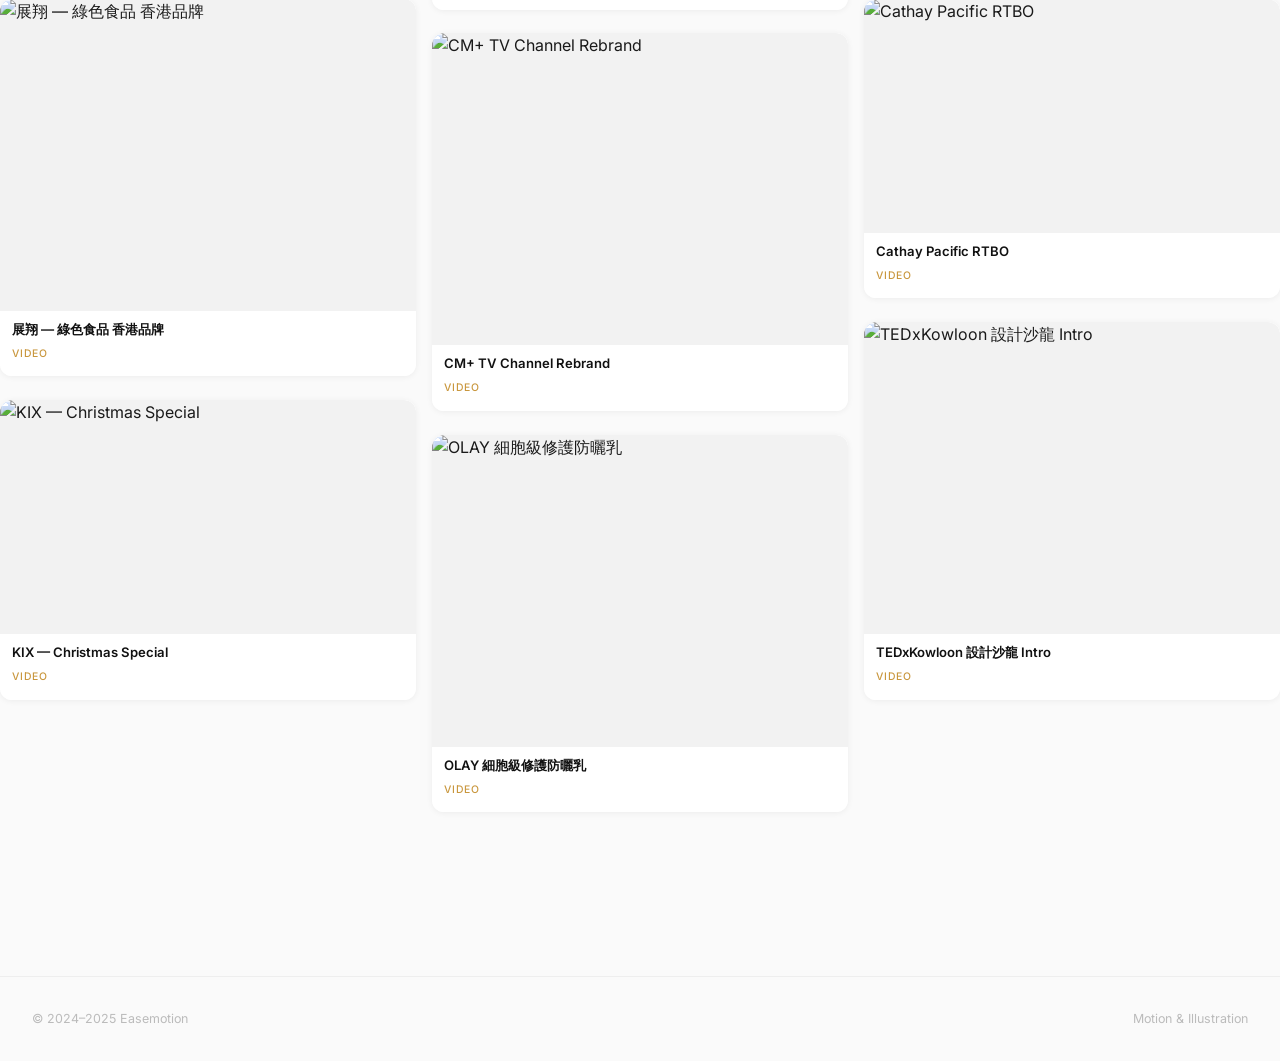
==== commit bfd029ef: "Switch font: Chakra Petch → Inter (cleaner, lighter)" ====
--- a/index.html
+++ b/index.html
@@ -6,7 +6,7 @@
     <title>Easemotion — Motion &amp; Illustration</title>
     <link rel="preconnect" href="https://fonts.googleapis.com" />
     <link rel="preconnect" href="https://fonts.gstatic.com" crossorigin />
-    <link href="https://fonts.googleapis.com/css2?family=Chakra+Petch:wght@300;400;500;600;700&display=swap" rel="stylesheet" />
+    <link href="https://fonts.googleapis.com/css2?family=Inter:wght@300;400;500;600;700&display=swap" rel="stylesheet" />
     <link rel="stylesheet" href="css/style.css" />
     <link rel="icon" href="https://i0.wp.com/easemotion.net/wp-content/uploads/2023/11/Easemotion_logo_50x50.png?fit=50%2C50&ssl=1" />
 </head>
--- a/css/style.css
+++ b/css/style.css
@@ -17,7 +17,7 @@
   --shadow-hover: 0 6px 24px rgba(0,0,0,0.1);
   --radius: 12px;
   --radius-sm: 8px;
-  --font: 'Chakra Petch', sans-serif;
+  --font: 'Inter', sans-serif;
   --max-w: 1400px;
 }
 
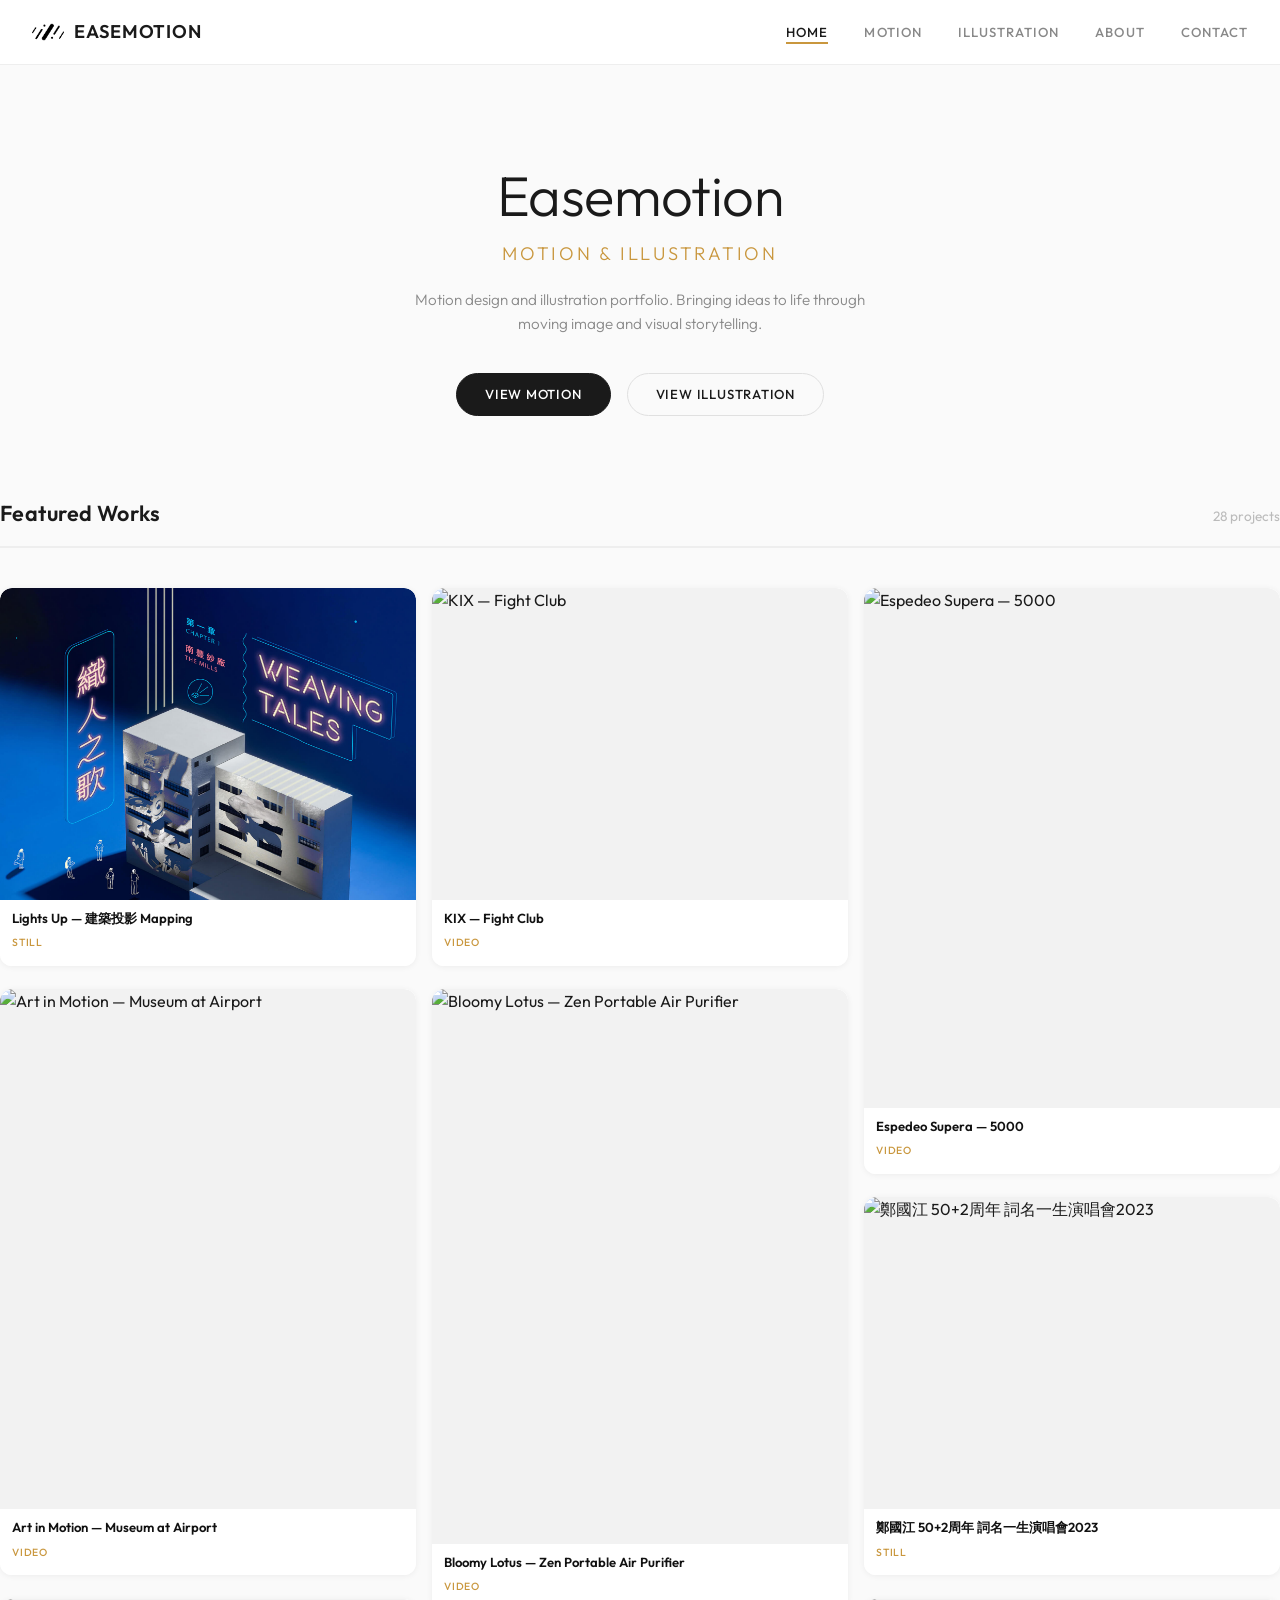
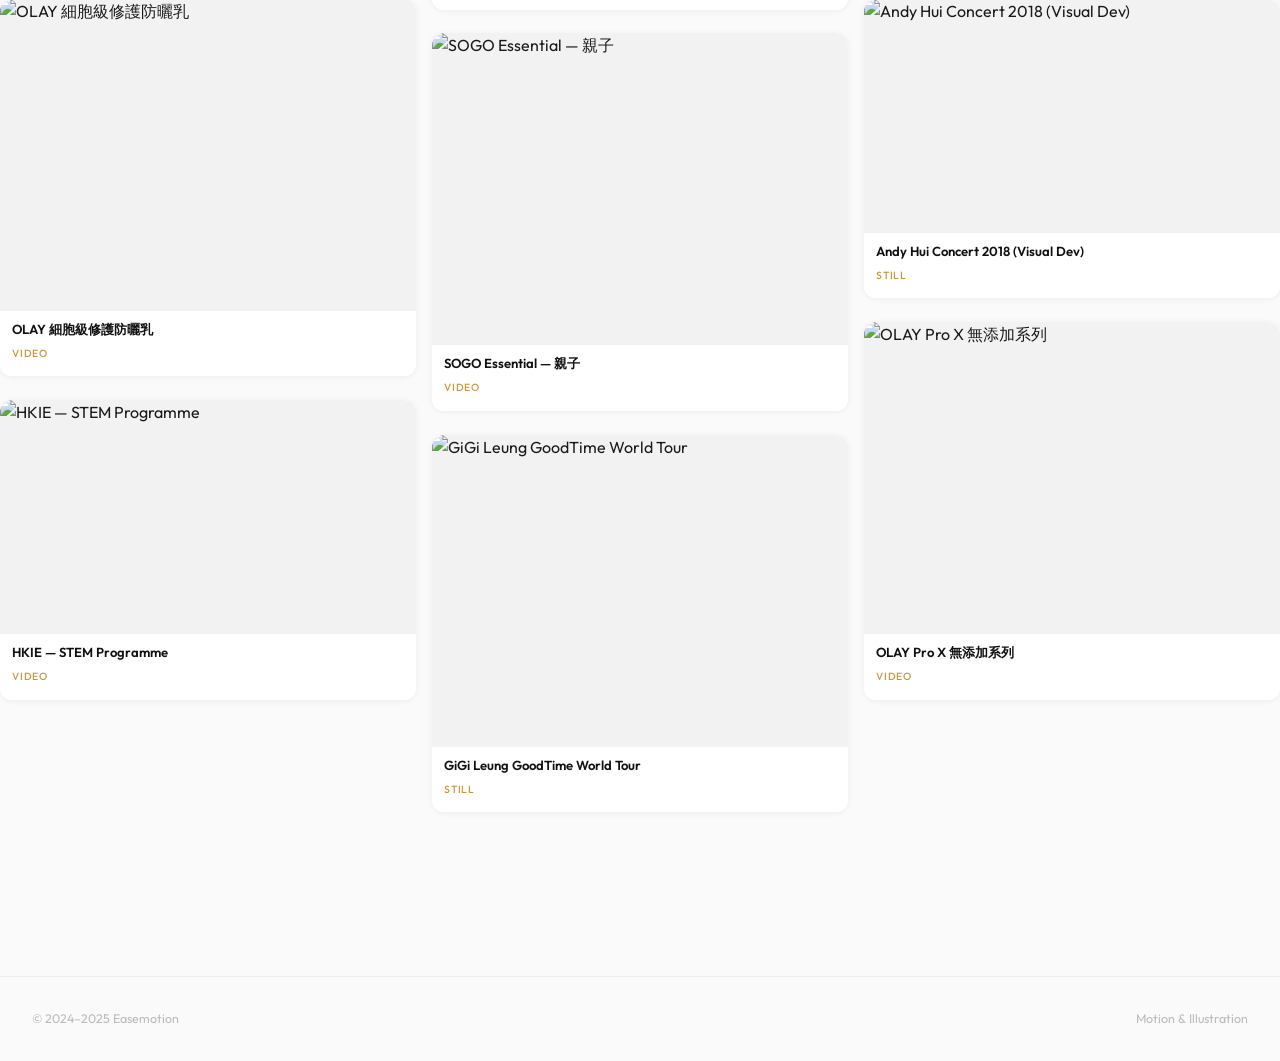
==== commit 58c53da5: "Switch font: Inter → Outfit (lighter, ExtraLight 200 included) - Hero text uses weight 300 for delic" ====
--- a/index.html
+++ b/index.html
@@ -6,7 +6,7 @@
     <title>Easemotion — Motion &amp; Illustration</title>
     <link rel="preconnect" href="https://fonts.googleapis.com" />
     <link rel="preconnect" href="https://fonts.gstatic.com" crossorigin />
-    <link href="https://fonts.googleapis.com/css2?family=Inter:wght@300;400;500;600;700&display=swap" rel="stylesheet" />
+    <link href="https://fonts.googleapis.com/css2?family=Outfit:wght@200;300;400;500;600;700&display=swap" rel="stylesheet" />
     <link rel="stylesheet" href="css/style.css" />
     <link rel="icon" href="https://i0.wp.com/easemotion.net/wp-content/uploads/2023/11/Easemotion_logo_50x50.png?fit=50%2C50&ssl=1" />
 </head>
--- a/css/style.css
+++ b/css/style.css
@@ -17,7 +17,7 @@
   --shadow-hover: 0 6px 24px rgba(0,0,0,0.1);
   --radius: 12px;
   --radius-sm: 8px;
-  --font: 'Inter', sans-serif;
+  --font: 'Outfit', sans-serif;
   --max-w: 1400px;
 }
 
@@ -138,7 +138,7 @@
 
 .hero h1 {
   font-size: 3.5rem;
-  font-weight: 700;
+  font-weight: 300;
   letter-spacing: -0.01em;
   margin-bottom: 12px;
   line-height: 1.1;
@@ -147,7 +147,7 @@
 .hero .tagline {
   font-size: 1.15rem;
   color: var(--accent);
-  font-weight: 400;
+  font-weight: 300;
   letter-spacing: 0.15em;
   text-transform: uppercase;
   margin-bottom: 20px;
@@ -155,6 +155,7 @@
 
 .hero p {
   font-size: 0.95rem;
+  font-weight: 300;
   color: var(--text-dim);
   max-width: 500px;
   margin: 0 auto 36px;
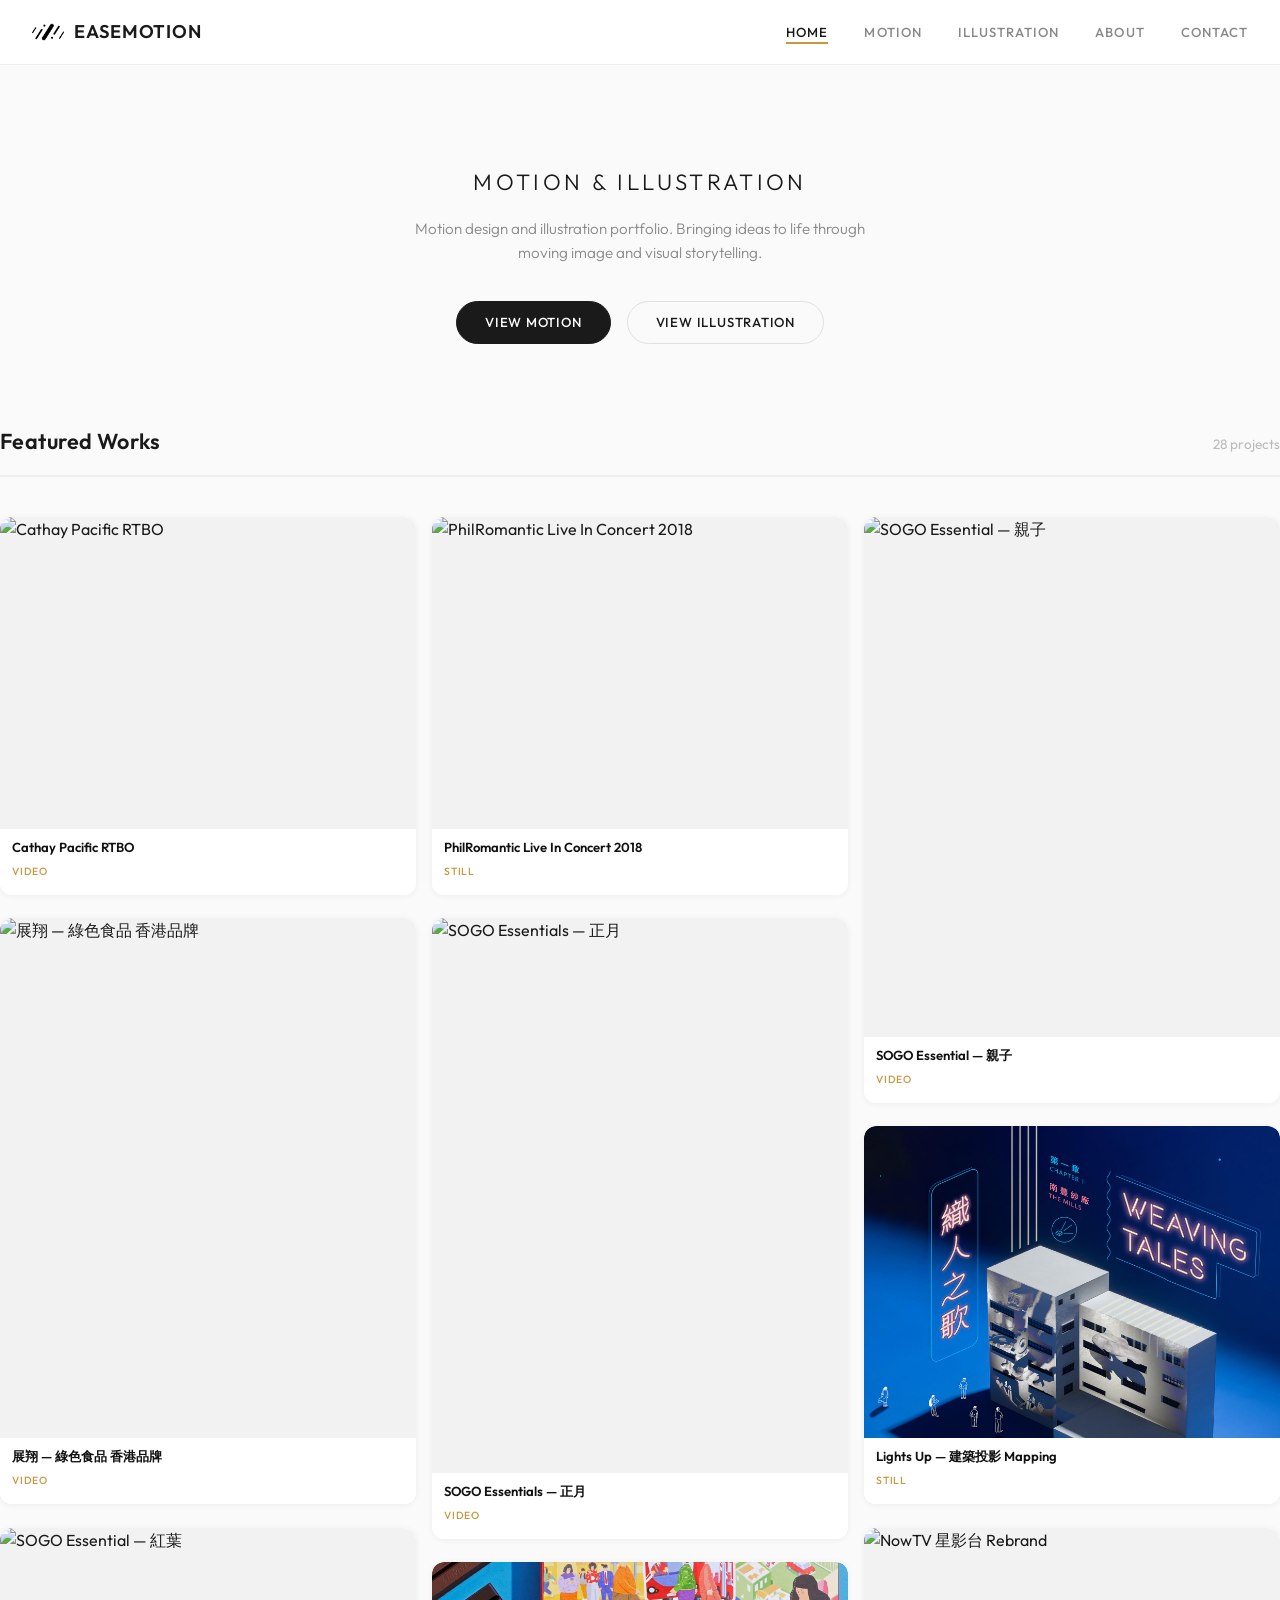
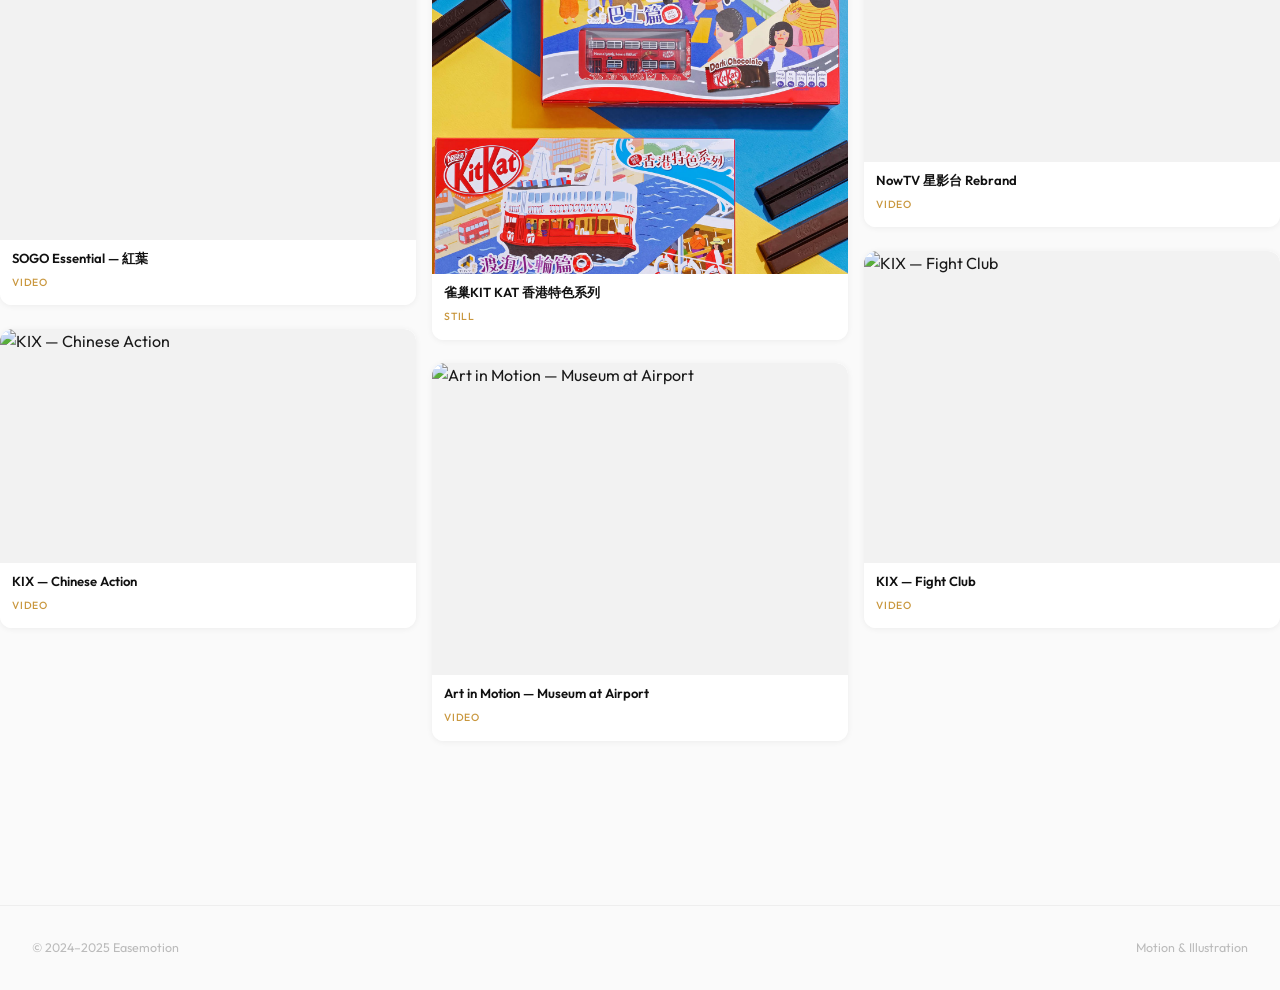
==== commit 719ae1b6: "Remove hero h1 'Easemotion' title, tagline promoted to main text" ====
--- a/index.html
+++ b/index.html
@@ -34,7 +34,6 @@
 
 <main>
     <section class="hero">
-        <h1>Easemotion</h1>
         <div class="tagline">Motion &amp; Illustration</div>
         <p>Motion design and illustration portfolio. Bringing ideas to life through moving image and visual storytelling.</p>
         <div class="hero-links">
--- a/css/style.css
+++ b/css/style.css
@@ -145,12 +145,12 @@
 }
 
 .hero .tagline {
-  font-size: 1.15rem;
-  color: var(--accent);
+  font-size: 1.4rem;
+  color: var(--text);
   font-weight: 300;
   letter-spacing: 0.15em;
   text-transform: uppercase;
-  margin-bottom: 20px;
+  margin-bottom: 16px;
 }
 
 .hero p {
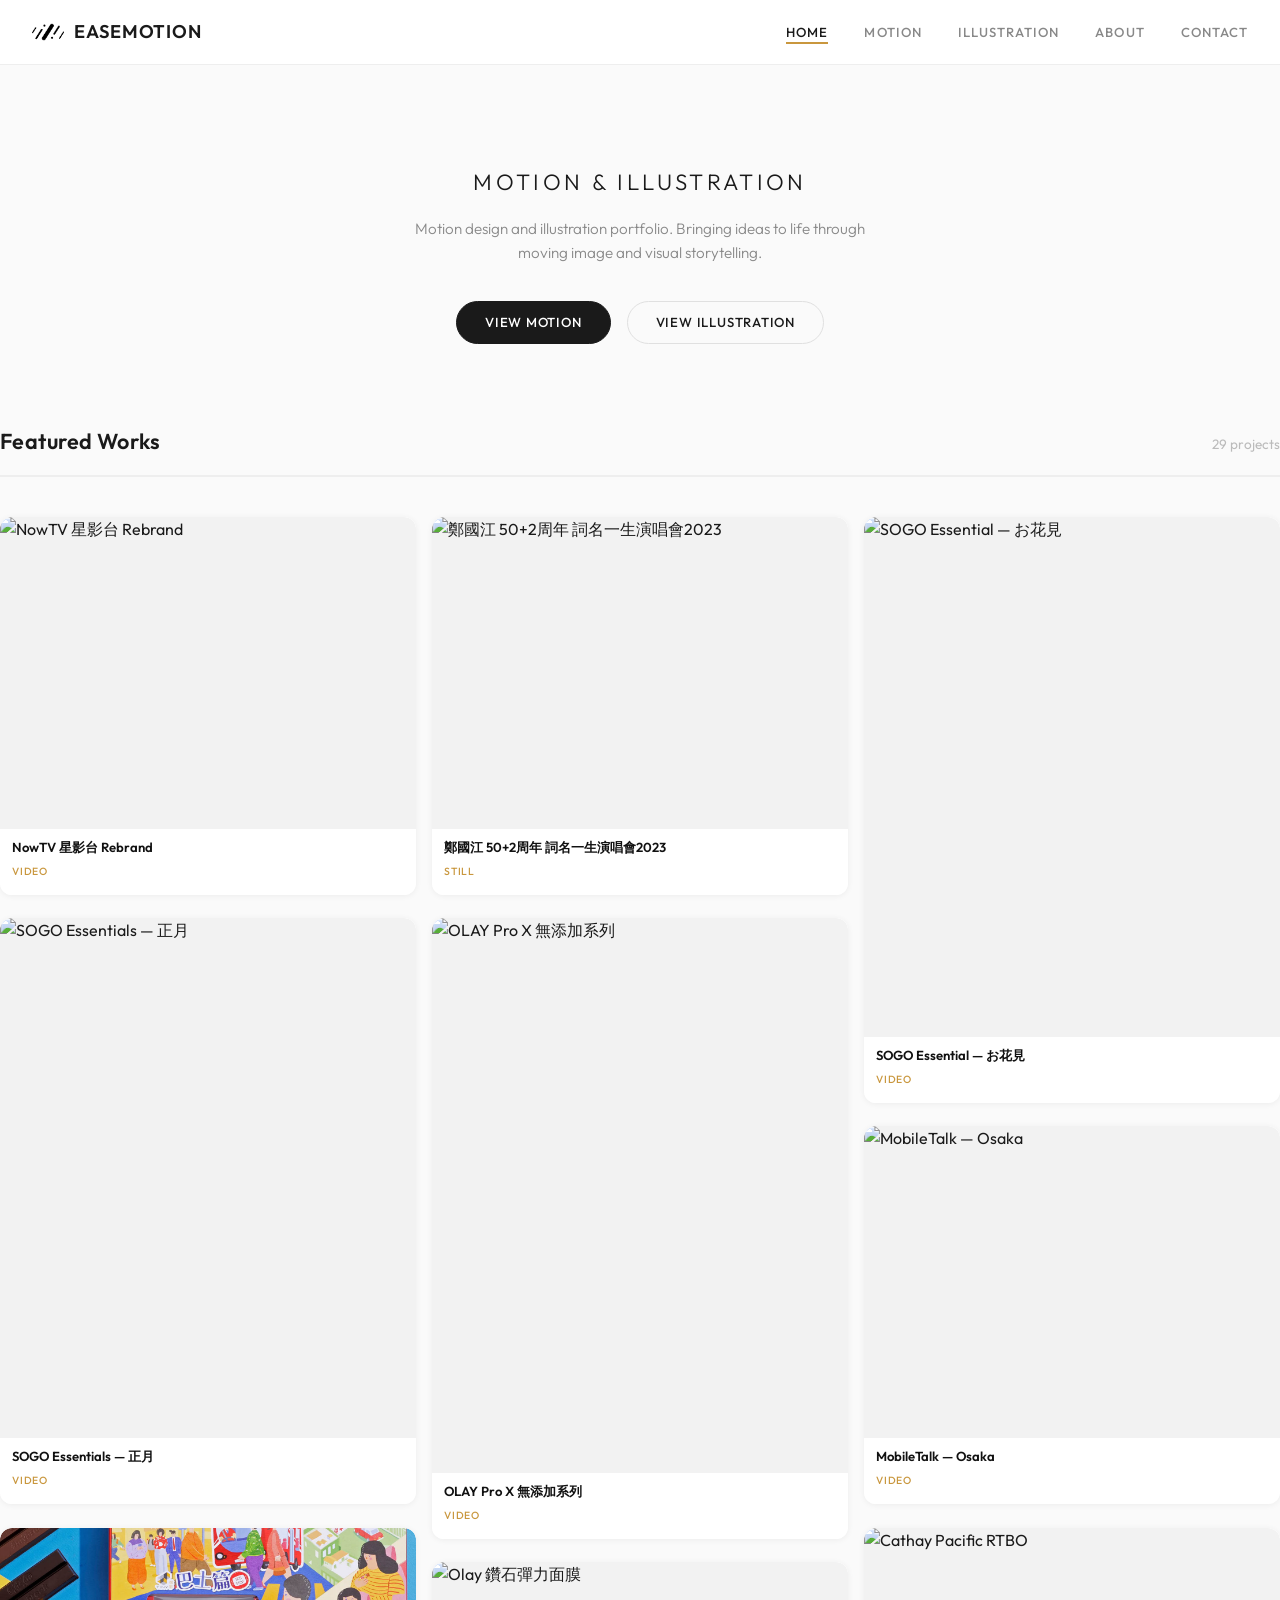
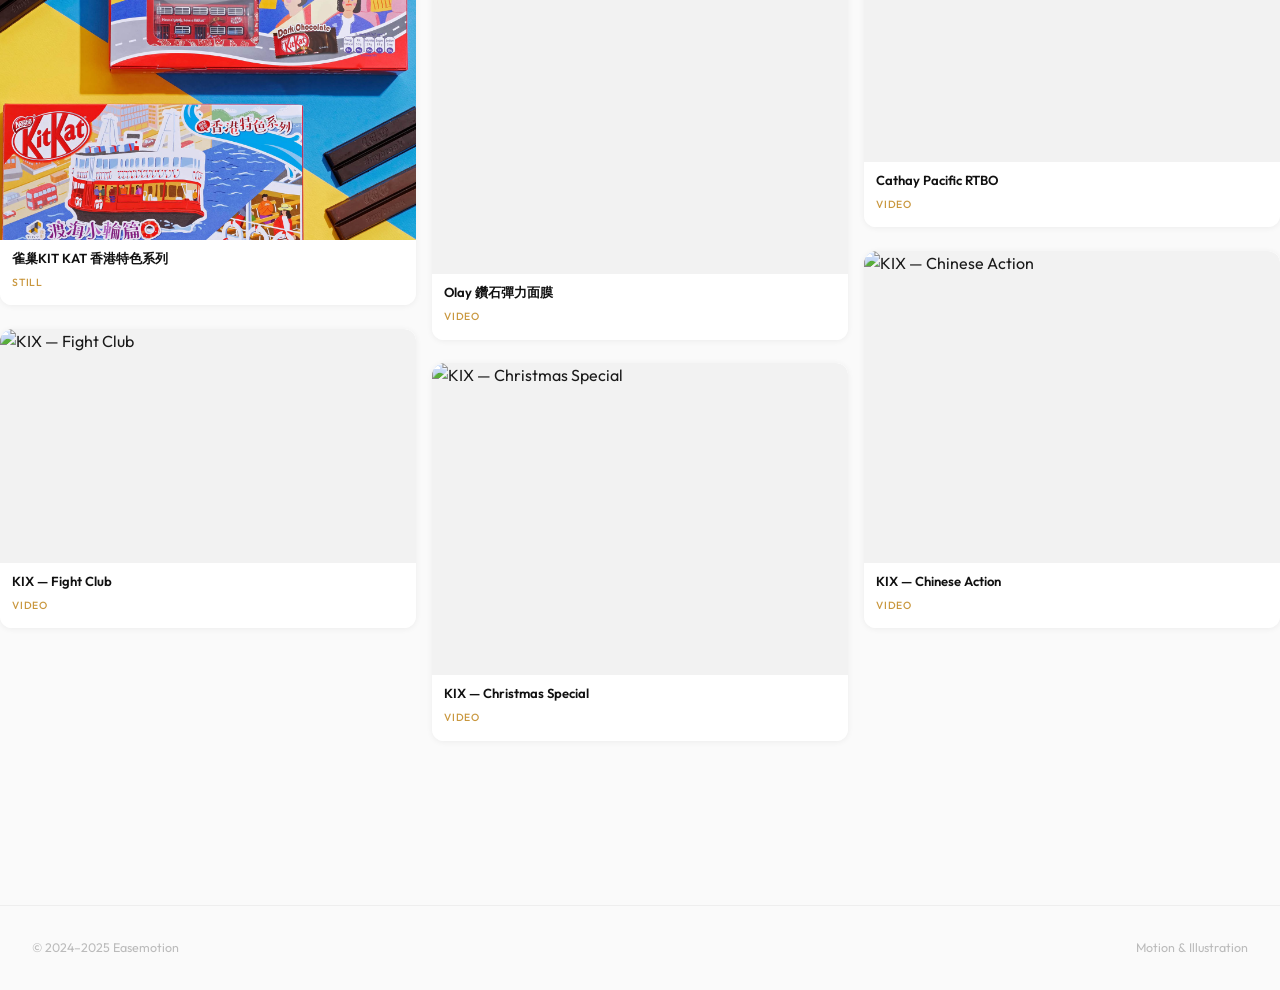
==== commit dc1e4a4e: "add new project: HKOMA Botticelli's and His Times" ====
--- a/index.html
+++ b/index.html
@@ -45,7 +45,7 @@
     <section class="container page-section">
         <div class="section-header">
             <h2>Featured Works</h2>
-            <span class="count">28 projects</span>
+            <span class="count">29 projects</span>
         </div>
         <div class="project-grid" id="home-grid">
             <!-- Randomly populated by JS -->
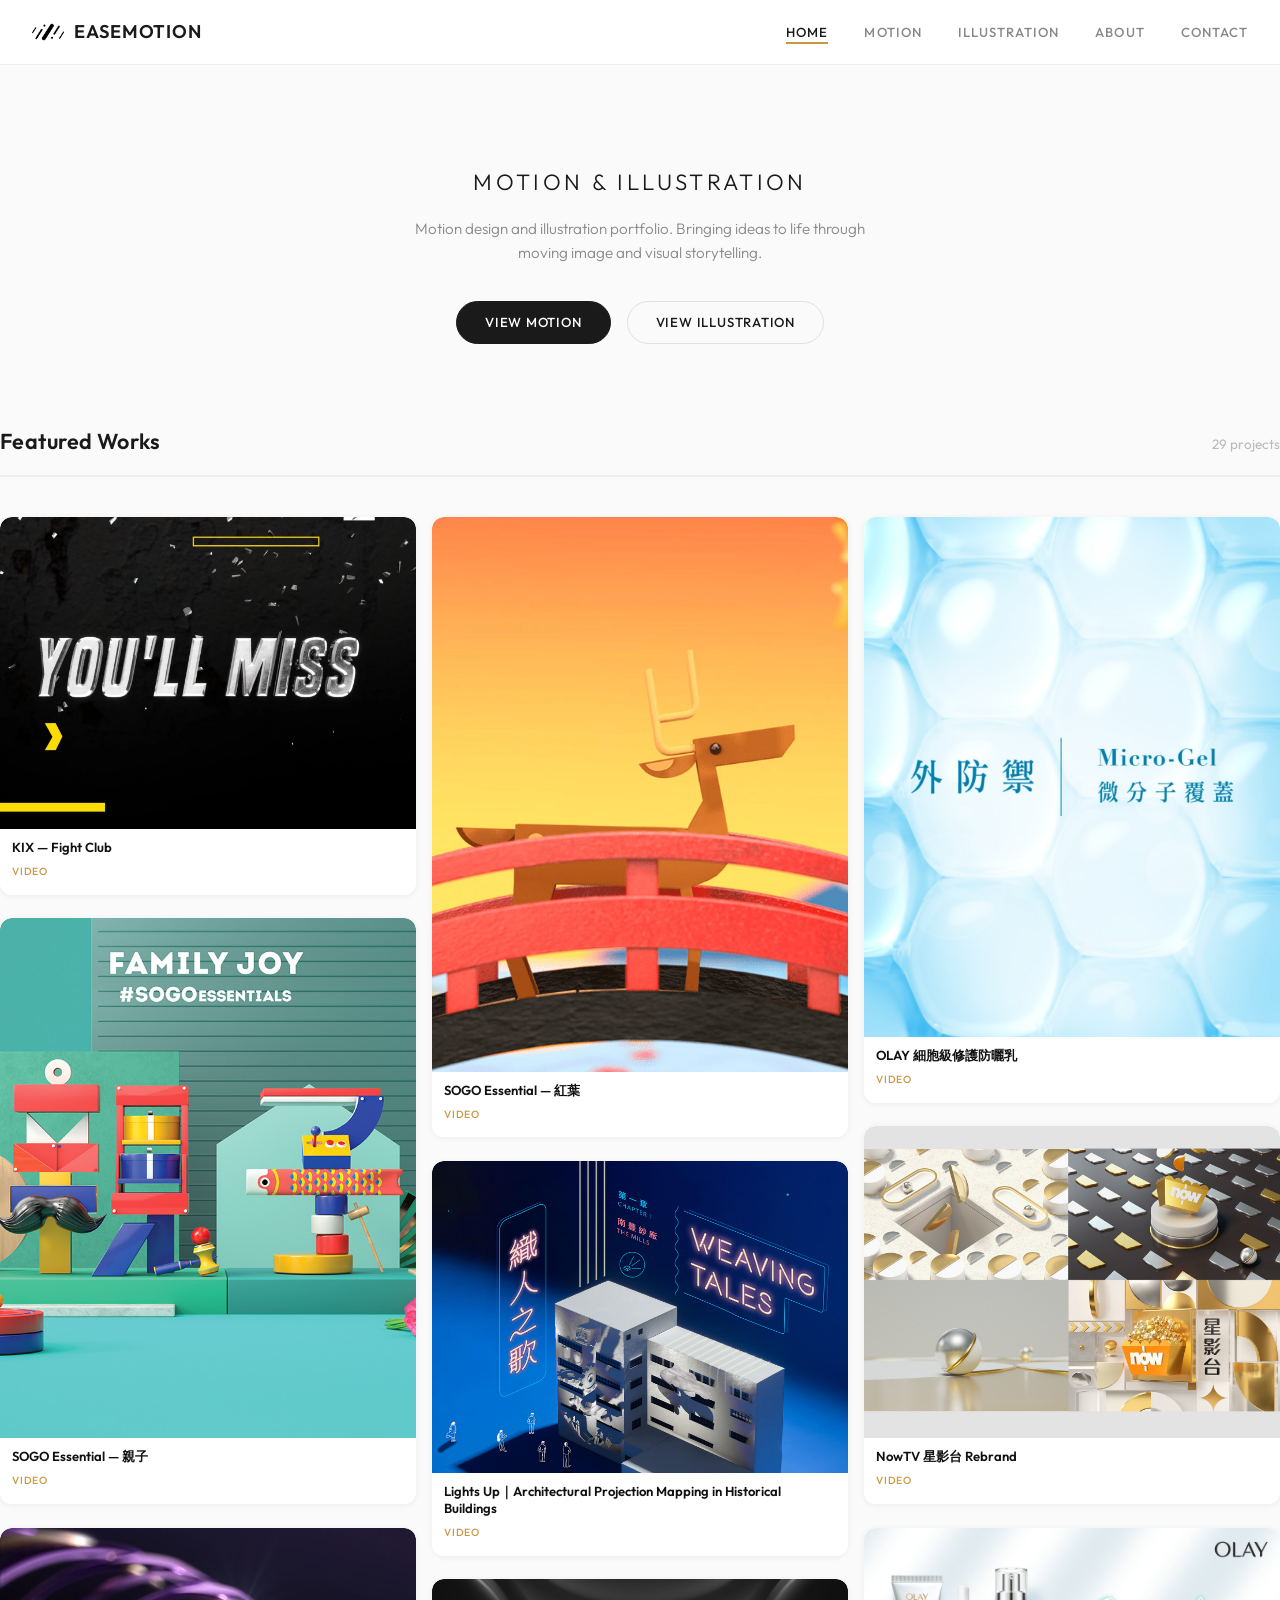
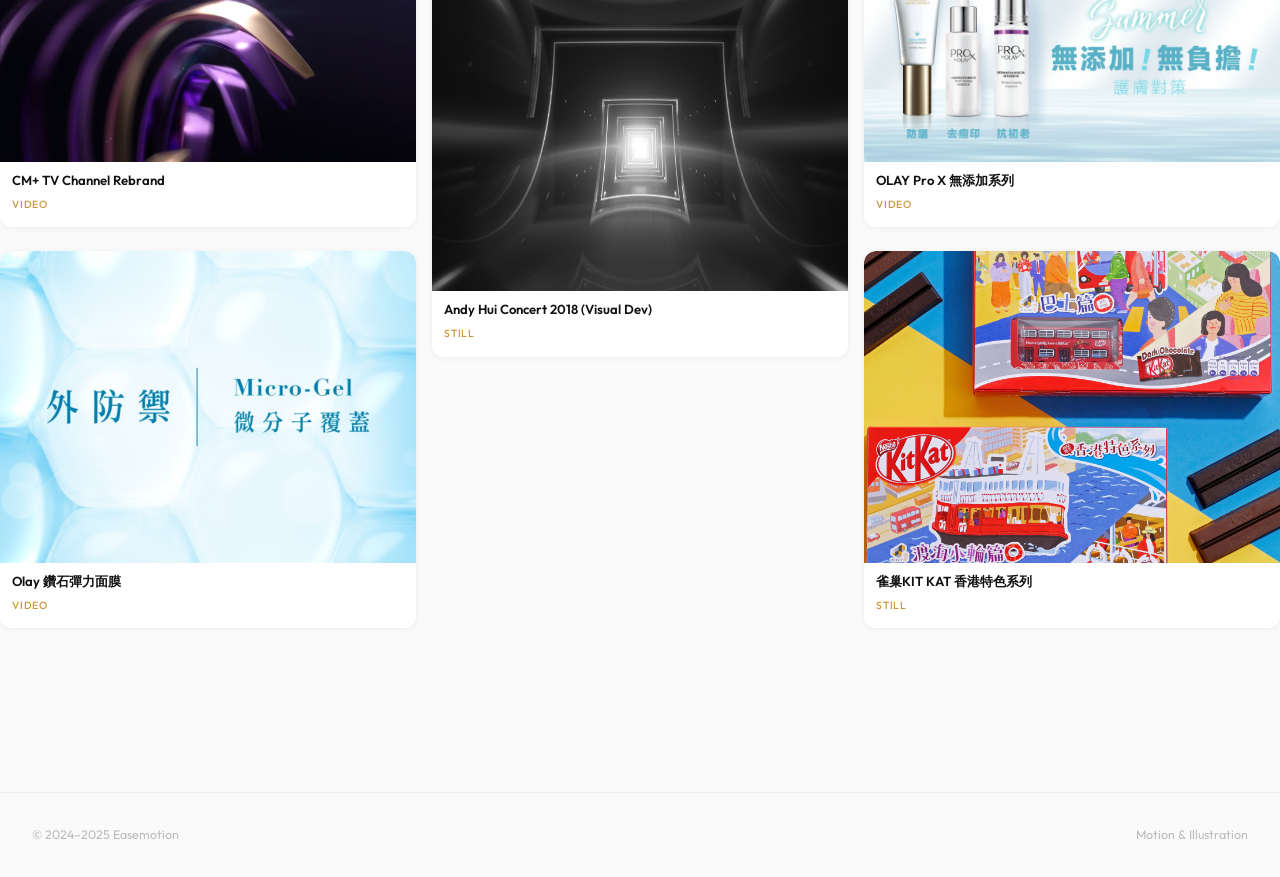
==== commit cdae7c41: "Fix broken thumbnails: replace dead WordPress image URLs with local images - data/projects.json: 24 " ====
--- a/index.html
+++ b/index.html
@@ -8,7 +8,7 @@
     <link rel="preconnect" href="https://fonts.gstatic.com" crossorigin />
     <link href="https://fonts.googleapis.com/css2?family=Outfit:wght@200;300;400;500;600;700&display=swap" rel="stylesheet" />
     <link rel="stylesheet" href="css/style.css" />
-    <link rel="icon" href="https://i0.wp.com/easemotion.net/wp-content/uploads/2023/11/Easemotion_logo_50x50.png?fit=50%2C50&ssl=1" />
+    <link rel="icon" href="images/logo.png" />
 </head>
 <body>
 
